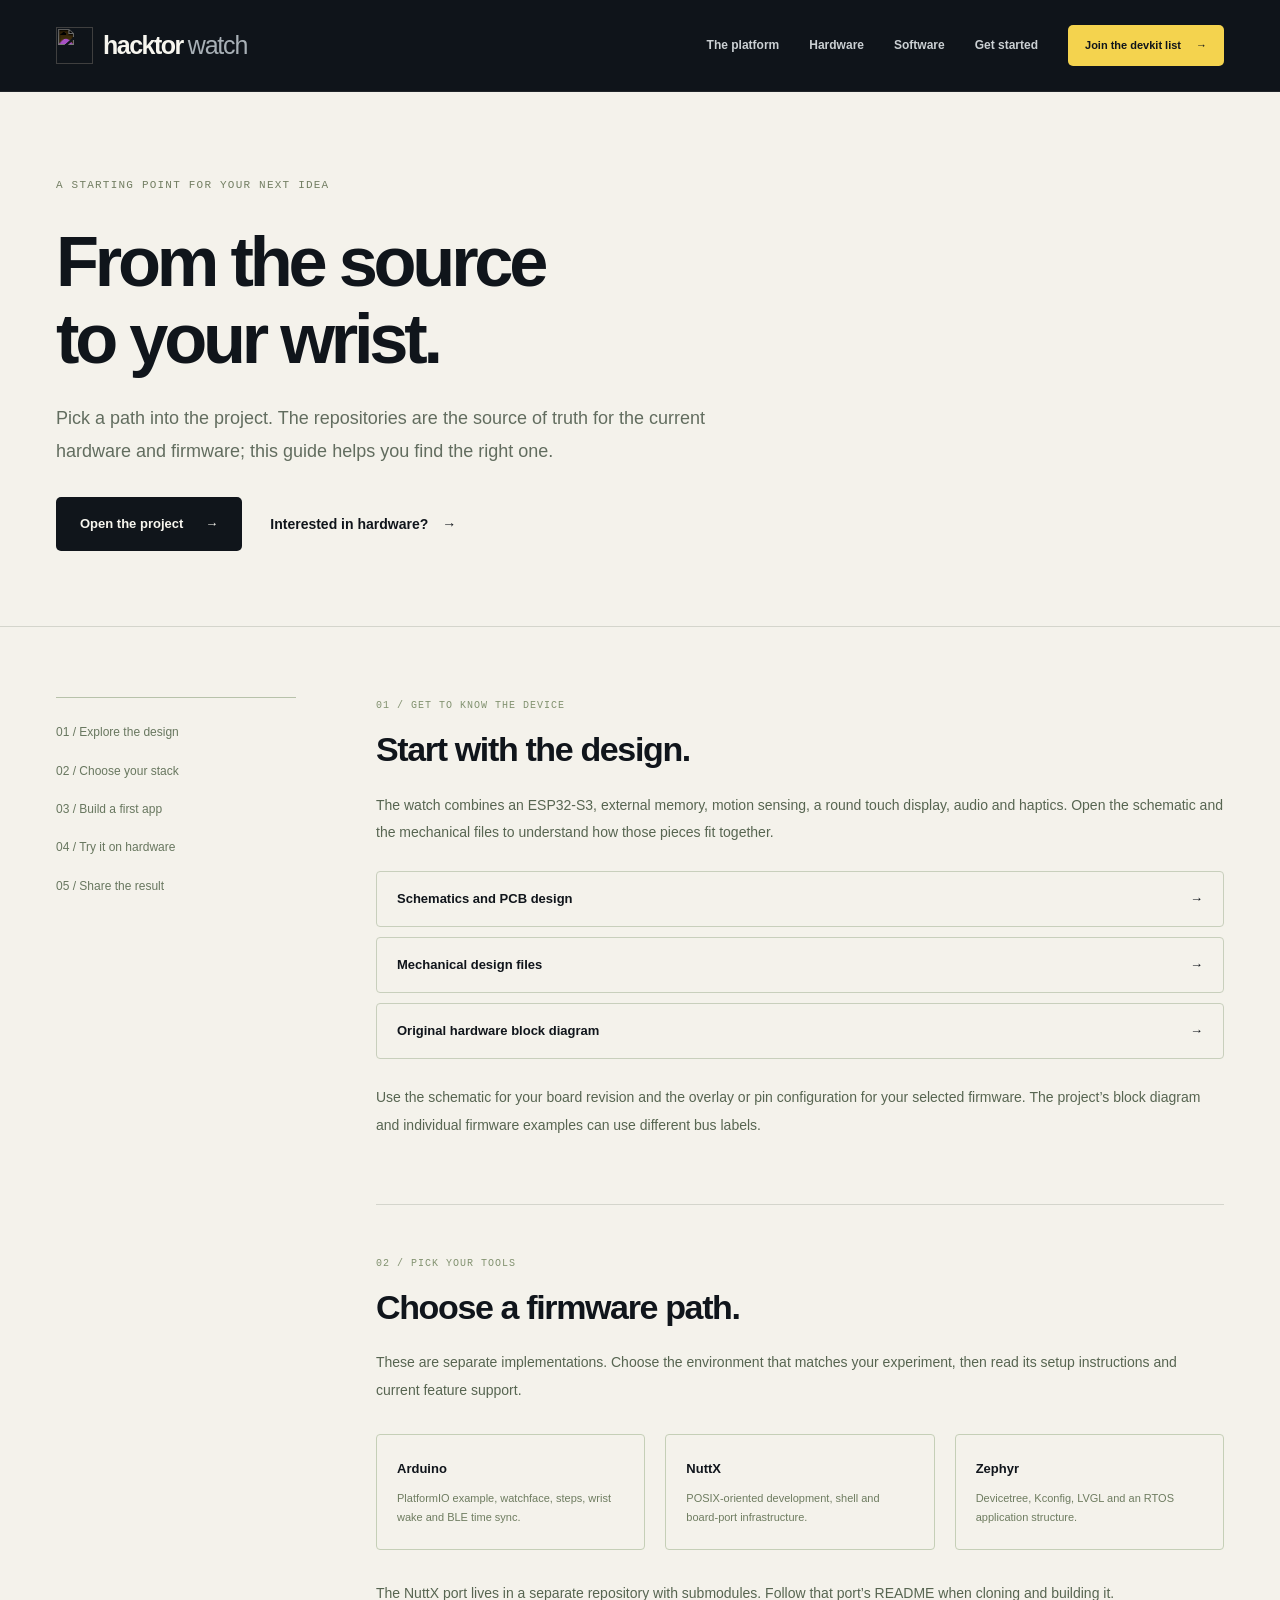
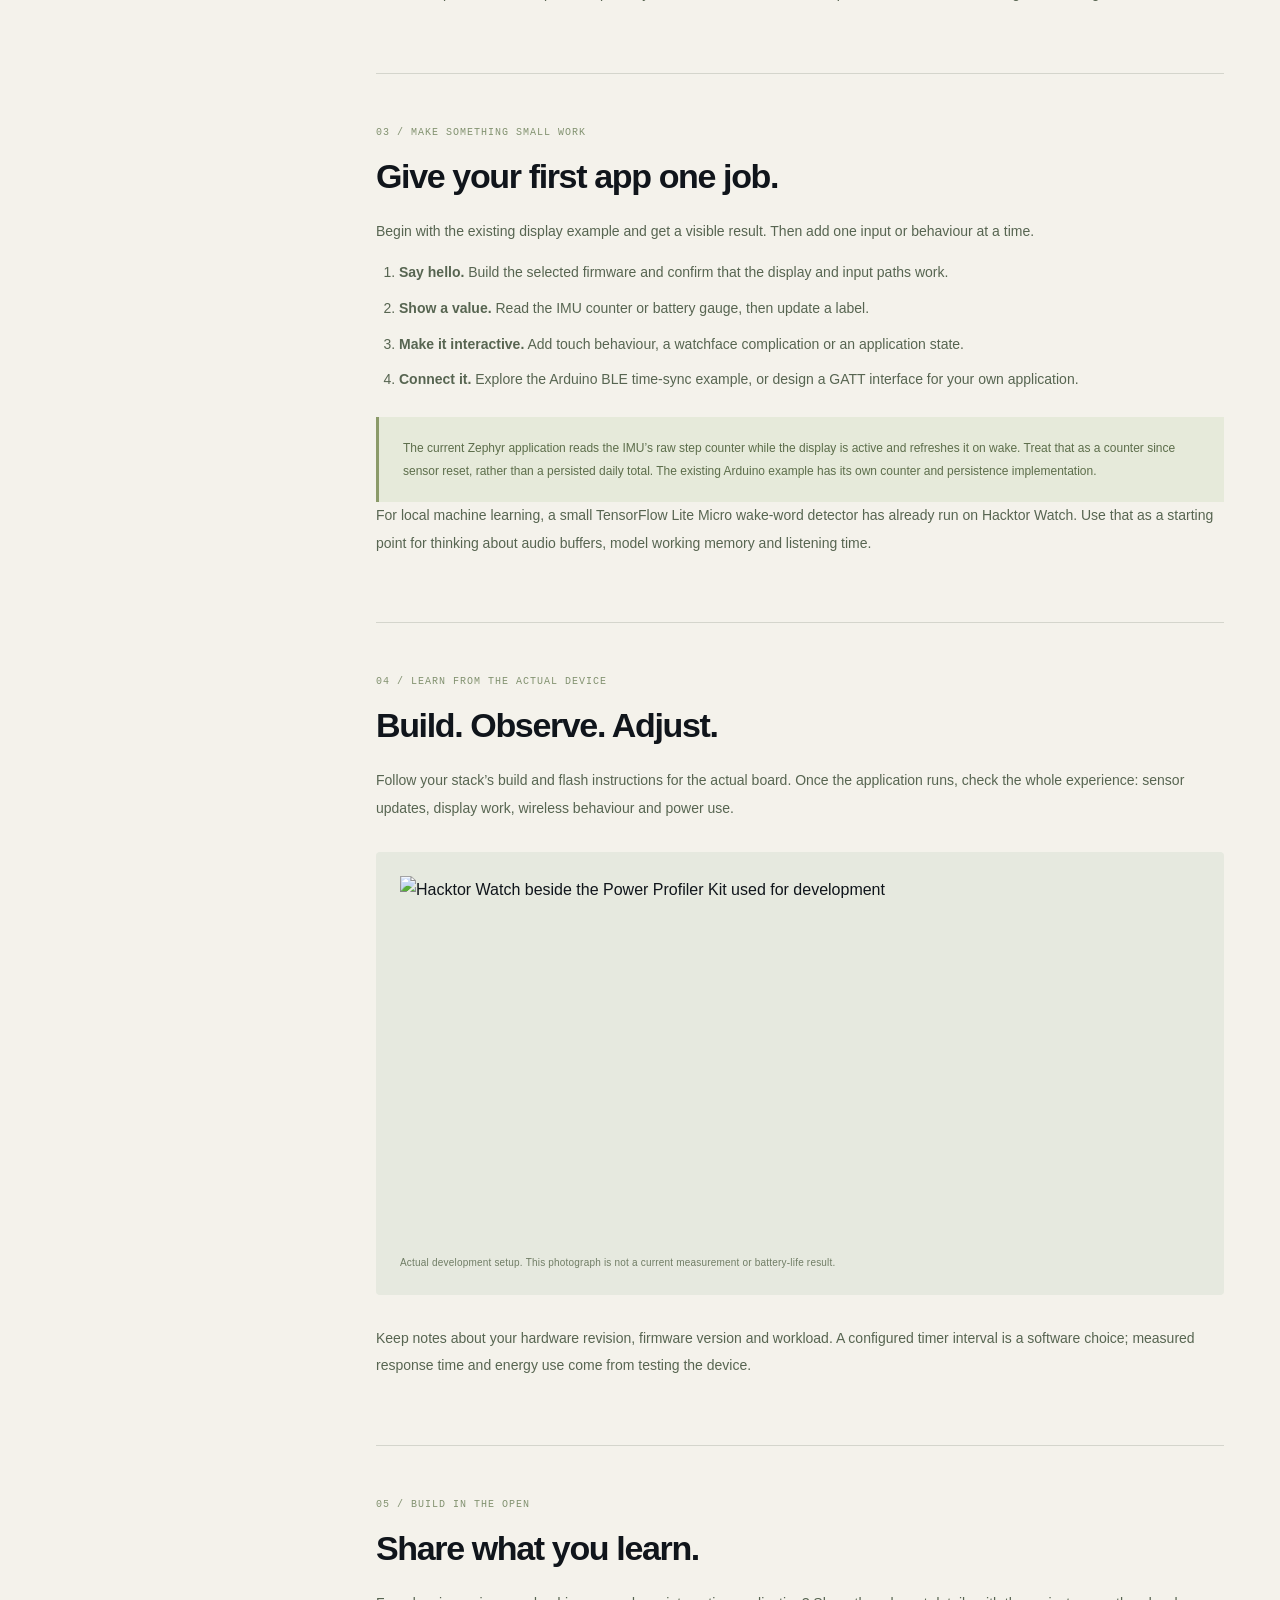
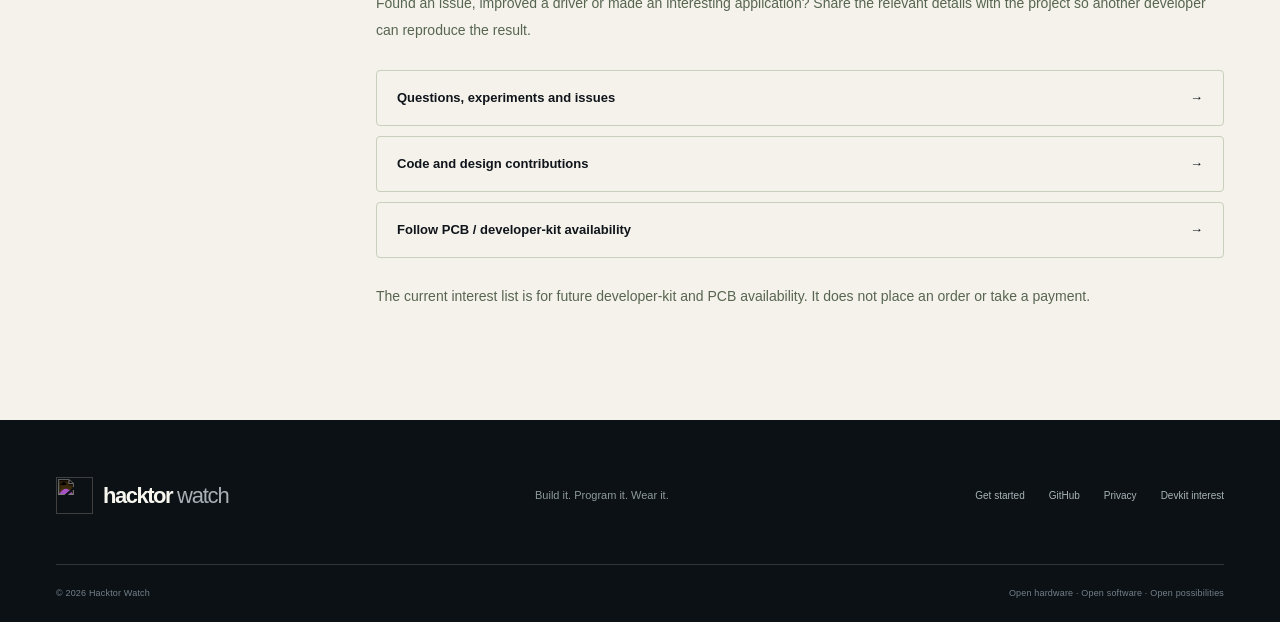
==== getting-started.html @ 2722bc09 "Add files via upload" ====
<!doctype html>
<html lang="en" class="no-js">
<head><meta charset="utf-8"><meta name="viewport" content="width=device-width, initial-scale=1"><meta name="theme-color" content="#10151b"><title>Start building — Hacktor Watch</title><meta name="description" content="Find your way into Hacktor Watch: explore the designs, choose a firmware stack, build an application and start experimenting."><link rel="icon" href="assets/favicon.svg" type="image/svg+xml"><link rel="stylesheet" href="styles.css"><script src="site-config.js" defer></script><script src="app.js" defer></script></head>
<body>
<a class="skip-link" href="#main">Skip to content</a>
<header class="site-header" data-header><a class="brand" href="index.html" aria-label="Hacktor Watch home"><img src="assets/logos/hacktor-mark.png" width="38" height="38" alt=""><span>hacktor<span class="brand-watch">watch</span></span></a><button class="menu-toggle" type="button" aria-expanded="false" aria-controls="primary-nav" aria-label="Open navigation" data-menu-toggle><span></span><span></span></button><nav class="primary-nav" id="primary-nav" aria-label="Main navigation"><a href="index.html#platform">The platform</a><a href="index.html#hardware">Hardware</a><a href="index.html#software">Software</a><a href="getting-started.html" aria-current="page">Get started</a><a class="button button-small button-yellow" href="index.html#devkit">Join the devkit list <span aria-hidden="true">→</span></a></nav></header>
<main id="main" class="page-main">
  <section class="page-hero"><div class="container"><p class="eyebrow">A STARTING POINT FOR YOUR NEXT IDEA</p><h1>From the source<br>to your wrist.</h1><p>Pick a path into the project. The repositories are the source of truth for the current hardware and firmware; this guide helps you find the right one.</p><div class="button-row"><a class="button button-dark" href="https://github.com/hacktorwatch/Hacktor-Watch-2.0">Open the project <span aria-hidden="true">→</span></a><a class="text-link" href="index.html#devkit">Interested in hardware? <span aria-hidden="true">→</span></a></div></div></section>
  <div class="container reading-layout"><nav class="page-toc" aria-label="On this page"><a href="#explore">01 / Explore the design</a><a href="#choose">02 / Choose your stack</a><a href="#first-app">03 / Build a first app</a><a href="#measure">04 / Try it on hardware</a><a href="#contribute">05 / Share the result</a></nav>
    <div class="reading-content">
      <section id="explore"><span class="guide-step">01 / GET TO KNOW THE DEVICE</span><h2>Start with the design.</h2><p>The watch combines an ESP32-S3, external memory, motion sensing, a round touch display, audio and haptics. Open the schematic and the mechanical files to understand how those pieces fit together.</p><div class="guide-links"><a href="https://github.com/hacktorwatch/Hacktor-Watch-2.0/tree/main/Hardware">Schematics and PCB design <span aria-hidden="true">→</span></a><a href="https://github.com/hacktorwatch/Hacktor-Watch-2.0/tree/main/Mechanical">Mechanical design files <span aria-hidden="true">→</span></a><a href="assets/hardware-diagram.svg">Original hardware block diagram <span aria-hidden="true">→</span></a></div><p>Use the schematic for your board revision and the overlay or pin configuration for your selected firmware. The project’s block diagram and individual firmware examples can use different bus labels.</p></section>
      <section id="choose"><span class="guide-step">02 / PICK YOUR TOOLS</span><h2>Choose a firmware path.</h2><p>These are separate implementations. Choose the environment that matches your experiment, then read its setup instructions and current feature support.</p><div class="guide-grid"><a href="https://github.com/hacktorwatch/Hacktor-Watch-2.0/tree/main/Software/Arduino">Arduino<span>PlatformIO example, watchface, steps, wrist wake and BLE time sync.</span></a><a href="https://github.com/radupascale/hectorwatch-nuttx">NuttX<span>POSIX-oriented development, shell and board-port infrastructure.</span></a><a href="https://github.com/hacktorwatch/Hacktor-Watch-2.0/tree/main/Software/Zephyr">Zephyr<span>Devicetree, Kconfig, LVGL and an RTOS application structure.</span></a></div><p>The NuttX port lives in a separate repository with submodules. Follow that port’s README when cloning and building it.</p></section>
      <section id="first-app"><span class="guide-step">03 / MAKE SOMETHING SMALL WORK</span><h2>Give your first app one job.</h2><p>Begin with the existing display example and get a visible result. Then add one input or behaviour at a time.</p><ol><li><strong>Say hello.</strong> Build the selected firmware and confirm that the display and input paths work.</li><li><strong>Show a value.</strong> Read the IMU counter or battery gauge, then update a label.</li><li><strong>Make it interactive.</strong> Add touch behaviour, a watchface complication or an application state.</li><li><strong>Connect it.</strong> Explore the Arduino BLE time-sync example, or design a GATT interface for your own application.</li></ol><div class="guide-note">The current Zephyr application reads the IMU’s raw step counter while the display is active and refreshes it on wake. Treat that as a counter since sensor reset, rather than a persisted daily total. The existing Arduino example has its own counter and persistence implementation.</div><p>For local machine learning, a small TensorFlow Lite Micro wake-word detector has already run on Hacktor Watch. Use that as a starting point for thinking about audio buffers, model working memory and listening time.</p></section>
      <section id="measure"><span class="guide-step">04 / LEARN FROM THE ACTUAL DEVICE</span><h2>Build. Observe. Adjust.</h2><p>Follow your stack’s build and flash instructions for the actual board. Once the application runs, check the whole experience: sensor updates, display work, wireless behaviour and power use.</p><figure class="guide-photo"><img src="assets/lab.webp" width="1600" height="722" alt="Hacktor Watch beside the Power Profiler Kit used for development" loading="lazy"><figcaption>Actual development setup. This photograph is not a current measurement or battery-life result.</figcaption></figure><p>Keep notes about your hardware revision, firmware version and workload. A configured timer interval is a software choice; measured response time and energy use come from testing the device.</p></section>
      <section id="contribute"><span class="guide-step">05 / BUILD IN THE OPEN</span><h2>Share what you learn.</h2><p>Found an issue, improved a driver or made an interesting application? Share the relevant details with the project so another developer can reproduce the result.</p><div class="guide-links"><a href="https://github.com/hacktorwatch/Hacktor-Watch-2.0/issues">Questions, experiments and issues <span aria-hidden="true">→</span></a><a href="https://github.com/hacktorwatch/Hacktor-Watch-2.0/pulls">Code and design contributions <span aria-hidden="true">→</span></a><a href="index.html#devkit">Follow PCB / developer-kit availability <span aria-hidden="true">→</span></a></div><p>The current interest list is for future developer-kit and PCB availability. It does not place an order or take a payment.</p></section>
    </div>
  </div>
</main>
<footer class="site-footer"><div class="container footer-top"><a class="brand" href="index.html"><img src="assets/logos/hacktor-mark.png" width="38" height="38" alt=""><span>hacktor<span class="brand-watch">watch</span></span></a><p>Build it. Program it. Wear it.</p><div class="footer-links"><a href="getting-started.html">Get started</a><a href="https://github.com/hacktorwatch">GitHub</a><a href="privacy.html">Privacy</a><a href="index.html#devkit">Devkit interest</a></div></div><div class="container footer-bottom"><span>© 2026 Hacktor Watch</span><span>Open hardware · Open software · Open possibilities</span></div></footer>
</body>
</html>
---- styles.css ----
@font-face{font-family:Manrope;src:url('assets/fonts/manrope-latin-variable.woff2') format('woff2');font-style:normal;font-weight:200 800;font-display:swap;unicode-range:U+0000-00FF,U+0131,U+0152-0153,U+02BB-02BC,U+02C6,U+02DA,U+02DC,U+0304,U+0308,U+0329,U+2000-206F,U+20AC,U+2122,U+2191,U+2193,U+2212,U+2215,U+FEFF,U+FFFD}
@font-face{font-family:Manrope;src:url('assets/fonts/manrope-latin-ext-variable.woff2') format('woff2');font-style:normal;font-weight:200 800;font-display:swap;unicode-range:U+0100-02BA,U+02BD-02C5,U+02C7-02CC,U+02CE-02D7,U+02DD-02FF,U+0304,U+0308,U+0329,U+1D00-1DBF,U+1E00-1E9F,U+1EF2-1EFF,U+2020,U+20A0-20AB,U+20AD-20C0,U+2113,U+2C60-2C7F,U+A720-A7FF}
:root{--ink:#10151b;--ink-soft:#19212a;--paper:#f4f2eb;--paper-dark:#eae8df;--yellow:#f4d34e;--yellow-hover:#ffe779;--text:#f7f6ef;--muted:#aeb7c0;--line:rgba(240,243,245,.16);--dark-line:#d4d5cc;--cyan:#8acbd0;--font:Manrope,Arial,sans-serif;--mono:ui-monospace,SFMono-Regular,Consolas,monospace}
*,*::before,*::after{box-sizing:border-box}
html{scroll-behavior:smooth;scroll-padding-top:105px}
body{margin:0;background:var(--ink);color:var(--text);font:400 16px/1.7 var(--font);-webkit-font-smoothing:antialiased}
body.dialog-is-open{overflow:hidden}
button,input,select,textarea{font:inherit}
button,a,input,select,textarea{-webkit-tap-highlight-color:transparent}
button{cursor:pointer}
a{color:inherit;text-decoration:none}
img,svg{max-width:100%}
img{display:block;height:auto}
button{color:inherit}
button:disabled{cursor:not-allowed}
::selection{background:var(--yellow);color:var(--ink)}
:focus-visible{outline:3px solid var(--yellow);outline-offset:5px}
.light-section :focus-visible,.interest-card :focus-visible{outline-color:#796817}
[hidden]{display:none!important}
.icon-definitions{position:absolute;width:0;height:0;overflow:hidden}
.icon{width:21px;height:21px;flex-shrink:0;fill:none;stroke:currentColor;stroke-width:1.6;stroke-linecap:round;stroke-linejoin:round;vertical-align:middle}
.container{width:min(1320px,calc(100% - 112px));margin-inline:auto}
.dark-section{background:var(--ink);color:var(--text)}
.light-section{background:var(--paper);color:var(--ink)}
.section-space{padding-block:120px}
.eyebrow,.small-label{font-family:var(--mono);font-size:11px;line-height:1.5;font-weight:500;letter-spacing:.11em;text-transform:uppercase}
.eyebrow{display:flex;align-items:center;gap:10px;margin:0 0 29px}
.dark-section .eyebrow{color:var(--yellow)}
.status-dot{display:inline-block;width:6px;height:6px;background:var(--yellow);border-radius:50%;flex-shrink:0}
.light-section .status-dot{background:var(--ink)}
h1,h2,h3,h4,p,figure{margin:0}
h1,h2,h3,h4{line-height:1.1;font-weight:650}
h2{font-size:clamp(40px,4.7vw,65px);letter-spacing:-.055em}
h3{font-size:32px;letter-spacing:-.045em}
p+p{margin-top:18px}
.large-copy{font-size:22px;line-height:1.6;font-weight:500;letter-spacing:-.025em}
.text-link{display:inline-flex;align-items:center;gap:14px;font-size:14px;font-weight:700;line-height:1.5;transition:gap .2s}
.text-link:hover{gap:20px}
.button{display:inline-flex;align-items:center;justify-content:center;gap:22px;min-height:54px;padding:15px 23px;border:1px solid transparent;border-radius:5px;font-size:13px;font-weight:750;line-height:1.4;transition:background .2s,transform .2s,border-color .2s}
.button .icon{width:18px;height:18px}
.button:hover{transform:translateY(-2px)}
.button-yellow{background:var(--yellow);color:var(--ink)}
.button-yellow:hover{background:var(--yellow-hover)}
.button-dark{background:var(--ink);color:var(--text)}
.button-dark:hover{background:#2c3540}
.button-outline{border-color:currentColor;background:transparent}
.button-small{min-height:41px;padding:11px 16px;font-size:11px;gap:15px}
.button-row{display:flex;align-items:center;flex-wrap:wrap;gap:28px}
.skip-link{position:fixed;left:16px;top:12px;padding:12px 20px;z-index:100;background:var(--yellow);color:var(--ink);transform:translateY(-160%)}
.skip-link:focus{transform:none}
.site-header{position:sticky;top:0;z-index:30;display:flex;align-items:center;justify-content:space-between;gap:32px;min-height:92px;padding:20px 56px;background:rgba(16,21,27,.97);border-bottom:1px solid rgba(255,255,255,.07);backdrop-filter:blur(16px)}
.brand{display:inline-flex;align-items:center;gap:10px;flex-shrink:0;font-size:25px;font-weight:800;line-height:1;letter-spacing:-1.5px}
.brand>img{width:37px;height:37px;object-fit:contain;filter:invert(1)}
.brand-watch{font-weight:400;margin-left:5px;color:#a8b0b6;letter-spacing:-1.2px}
.primary-nav{display:flex;align-items:center;gap:30px;font-size:12px;font-weight:550}
.primary-nav>a:not(.button){color:#cbd0d3;transition:color .2s}
.primary-nav>a:hover{color:var(--yellow)}
.primary-nav>a.button:hover{color:var(--ink)}
.nav-github{margin-left:2px}
.menu-toggle{display:none;border:0;background:transparent;padding:10px}
.menu-toggle span{display:block;width:24px;height:1px;background:var(--text);margin:6px 0;transition:transform .2s}
.hero{overflow:hidden}
.hero-grid{position:relative;display:grid;grid-template-columns:1.08fr 1fr;gap:30px;align-items:center;min-height:740px;padding-block:47px 54px}
.hero-copy{position:relative;z-index:2;padding-bottom:5px}
.hero .eyebrow{margin-bottom:26px;font-size:10px;letter-spacing:.105em}
.hero h1{font-size:clamp(74px,7.75vw,112px);font-weight:650;line-height:.99;letter-spacing:-.065em}
.hero h1 span{color:var(--yellow)}
.hero-description{max-width:445px;margin-top:28px;color:#bcc3c8;font-size:17px;line-height:1.8;letter-spacing:-.2px}
.hero .button-row{margin-top:31px;gap:27px}
.hero-explore{font-size:12px;gap:10px;color:#e2e5e5}
.hero-note{font-size:10px;color:#89949e;margin-top:20px;letter-spacing:.02em}
.hero-art{position:relative;display:flex;align-items:center;justify-content:center;min-height:650px;margin-right:-18px}
.hero-art picture{display:block;position:relative;z-index:1;width:94%;max-width:510px}
.hero-watch{width:100%;height:auto;max-height:650px;object-fit:contain;filter:drop-shadow(14px 27px 27px rgba(0,0,0,.35));animation:watch-float 12s ease-in-out infinite}
.hero-orbits{position:absolute;left:51%;top:50%;transform:translate(-50%,-50%);width:730px;max-width:none;height:auto;stroke:#8d956f;stroke-width:.7;opacity:.4}
.hero-orbits ellipse:nth-child(2){opacity:.8}.hero-orbits ellipse:nth-child(3){opacity:.6}.hero-orbits ellipse:nth-child(4){opacity:.45}.hero-orbits ellipse:nth-child(5){opacity:.3}.hero-orbits ellipse:nth-child(6){opacity:.2}.hero-orbits ellipse:nth-child(7){opacity:.12}
.hero-coordinate{position:absolute;z-index:2;color:#8d979d;font:9px/1.5 var(--mono);letter-spacing:.14em;white-space:nowrap}
.hero-coordinate-top{left:24%;top:2%}
.hero-coordinate-bottom{right:-2%;bottom:7%;display:flex;align-items:center;gap:9px}
.hero-coordinate-bottom span{width:30px;height:1px;background:var(--yellow)}
.spec-strip{display:grid;grid-template-columns:repeat(4,1fr);padding-block:30px 32px;border-top:1px solid var(--line)}
.spec-strip>div,.spec-strip>a{display:flex;flex-direction:column;padding-inline:28px;border-left:1px solid var(--line)}
.spec-strip>:first-child{padding-left:0;border:0}
.spec-value{font-size:20px;letter-spacing:-.04em;font-weight:600}
.spec-label{font-size:11px;color:#9da8b0;margin-top:5px}
.spec-strip a:hover .spec-value{color:var(--yellow)}
.story-grid{display:grid;grid-template-columns:1fr .96fr;gap:120px;align-items:center}
.story-copy h2{font-size:clamp(44px,4.9vw,71px)}
.muted-heading{color:#92978f}
.story-copy .large-copy{margin-top:33px}
.story-copy>p:not(.eyebrow):not(.large-copy){max-width:465px;color:#58615e;font-size:15px;line-height:1.9}
.story-copy .text-link{margin-top:28px}
.wrist-figure{position:relative;padding-bottom:35px}
.wrist-figure>img{width:100%;height:560px;object-fit:cover;object-position:50% 50%;border-radius:4px}
figcaption{font-size:10px;line-height:1.6;letter-spacing:.02em}
.wrist-figure figcaption{display:flex;gap:17px;margin-top:17px;color:#626a65}
.photo-index{font-family:var(--mono);color:#92958c}
.photo-corner{position:absolute;right:-17px;bottom:115px;writing-mode:vertical-rl;color:#656c63;letter-spacing:.12em;font:9px/1.5 var(--mono)}
.section-heading{display:flex;align-items:flex-end;justify-content:space-between;gap:60px;margin-bottom:60px}
.section-heading>p{font-size:14px;line-height:1.9;max-width:360px;color:#626a65;padding-bottom:5px}
.dark-section .section-heading>p{color:var(--muted)}
.hardware{position:relative;overflow:hidden}
.hardware-explorer{display:grid;grid-template-columns:1fr 1fr;gap:100px;align-items:center;margin-top:45px}
.hardware-visual{position:relative;min-height:600px;display:flex;align-items:center;justify-content:center}
.hardware-visual>img{position:relative;z-index:1;width:auto;height:580px;max-width:86%;object-fit:contain;filter:drop-shadow(0 20px 32px #0006)}
.board-rings{position:absolute;width:470px;height:470px;border:1px solid #59645155;border-radius:50%;box-shadow:0 0 0 45px #59645110,0 0 0 90px #59645108}
.board-rings::before,.board-rings::after{content:'';position:absolute;background:#a6b07450}
.board-rings::before{left:50%;top:-30px;width:1px;height:530px}.board-rings::after{left:-30px;top:50%;width:530px;height:1px}
.board-label{position:absolute;left:0;bottom:9px;display:flex;align-items:center;gap:10px;font:9px/1.5 var(--mono);letter-spacing:.12em;color:#a2acaf}
.board-scale{position:absolute;top:5px;left:0;color:#728189;font:8px/1.5 var(--mono);letter-spacing:.12em}
.subsystem-tabs{display:flex;flex-wrap:wrap;gap:8px;margin-bottom:36px}
.subsystem-tabs button{background:transparent;border:1px solid #57616b;color:#b8c0c8;border-radius:4px;padding:9px 13px;font-size:11px;line-height:1.4;transition:background .18s,color .18s,border-color .18s}
.subsystem-tabs button[aria-selected=true]{background:var(--yellow);border-color:var(--yellow);color:var(--ink);font-weight:700}
.subsystem-tabs button:hover{border-color:var(--yellow);color:var(--yellow)}
.subsystem-tabs button[aria-selected=true]:hover{color:var(--ink)}
.hardware-panel{min-height:355px}
.component-index{color:#8a999f;font:10px/1.5 var(--mono);letter-spacing:.1em;margin:0 0 14px}
.hardware-panel h3{font-size:42px;font-weight:600;letter-spacing:-.055em}
.hardware-panel>.component-lead{font-size:18px;line-height:1.6;color:#e2e5df;margin-top:15px}
.hardware-panel>p:not(.component-index):not(.component-lead){font-size:13px;line-height:1.9;color:#a7b1b8;margin-top:14px;max-width:465px}
.component-facts{margin:26px 0 0;padding:0}
.component-facts>div{display:grid;grid-template-columns:126px 1fr;gap:18px;padding-block:10px;border-top:1px solid var(--line);font-size:11px;line-height:1.7}
.component-facts dt{color:#8d9aa4}.component-facts dd{margin:0;color:#e3e7e1}
.hardware-links{display:flex;flex-wrap:wrap;align-items:center;gap:20px;margin-top:30px}
.hardware-links .text-link{font-size:12px;color:var(--yellow);gap:8px}
.subtle-link{display:inline-flex;align-items:center;gap:6px;font-size:10px;color:#bcc4c8}
.subtle-link .icon{width:15px;height:15px}
.fine-print{font-size:10px;line-height:1.8;color:#85929c}
.hardware-controls>.fine-print{margin-top:19px;max-width:430px}
.mechanics{border-bottom:1px solid var(--dark-line)}
.mechanics-grid{display:grid;grid-template-columns:1.05fr 1fr;gap:120px;align-items:center}
.exploded-figure>a{position:relative;display:flex;align-items:center;justify-content:center;background:#e8e6dc;border-radius:4px;min-height:540px;overflow:hidden}
.exploded-figure img{width:auto;max-width:92%;max-height:540px;object-fit:contain;mix-blend-mode:multiply;transition:transform .4s}
.exploded-figure a:hover img{transform:scale(1.035)}
.image-enlarge{display:flex;align-items:center;gap:8px;position:absolute;left:20px;bottom:18px;font-size:10px;font-weight:650;color:#4b5550}
.image-enlarge .icon{width:17px;height:17px}
.exploded-figure figcaption{color:#7a8277;margin-top:16px}
.mechanics-copy .large-copy{margin-top:30px}
.mechanics-copy>p:not(.eyebrow):not(.large-copy){font-size:15px;line-height:1.85;color:#626a65;margin-top:20px;max-width:440px}
.mechanics-copy .text-link{margin-top:30px}
.mechanical-tags{display:flex;flex-wrap:wrap;gap:10px;margin-top:44px}
.mechanical-tags span{font:9px/1.5 var(--mono);letter-spacing:.02em;border:1px solid #ced0c5;padding:7px 10px;color:#6b736b}
.software-tabs{display:grid;grid-template-columns:repeat(3,1fr);gap:18px;margin-bottom:38px}
.software-tabs button{display:grid;grid-template-columns:82px 1fr;grid-template-rows:auto auto;column-gap:18px;align-items:center;text-align:left;padding:20px 24px;border:1px solid #d1d4c9;border-radius:5px;background:transparent;color:var(--ink);transition:border-color .2s,background .2s;min-width:0}
.software-tabs button>img{grid-row:span 2;width:76px;height:44px;object-fit:contain;object-position:left center}
.software-tabs button>span:not(.stack-role){font-size:20px;font-weight:700;letter-spacing:-.04em}
.software-tabs .stack-role{font-size:10px;color:#677267;margin-top:4px}
.software-tabs button[aria-selected=true]{background:#e7e9db;border-color:#909b79;box-shadow:inset 0 -3px 0 #78855b}
.software-tabs button:hover{border-color:#839176}
.software-panel{display:grid;grid-template-columns:.95fr 1.05fr;gap:90px;align-items:center;padding:30px 0}
.stack-copy>.small-label{color:#81896f;font-size:9px}
.stack-copy h3{font-size:38px;margin-top:19px}
.stack-copy>p{font-size:14px;line-height:1.9;color:#59635c;max-width:440px;margin-top:23px}
.plain-feature-list{margin:23px 0 30px;padding:0;list-style:none}
.plain-feature-list li{position:relative;padding-left:20px;font-size:12px;line-height:1.8;margin:7px 0;color:#4d5950}
.plain-feature-list li::before{position:absolute;content:'↳';left:0;top:0;color:#7c865f}
.code-window{background:#171e25;color:#e0e7e8;border-radius:7px;overflow:hidden;box-shadow:0 16px 40px #18241b0e}
.code-window-header{display:flex;align-items:center;justify-content:space-between;padding:17px 24px;border-bottom:1px solid #ffffff12;font:8px/1.5 var(--mono);letter-spacing:.09em;color:#99a6aa}
.code-dots{letter-spacing:4px;font-size:10px;color:#58666c}
.code-window pre{margin:0;padding:36px 30px;overflow:auto;font:13px/2.1 var(--mono);white-space:pre}
.code-window code{font:inherit}
.code-muted{color:#83949c}.code-yellow{color:var(--yellow)}.code-cyan{color:var(--cyan)}
.code-window-footer{border-top:1px solid #ffffff12;padding:16px 24px;display:flex;align-items:center;gap:10px;font-size:8px;line-height:1.7;color:#92a0a5}
.code-window-footer .status-dot{width:4px;height:4px}
.software-note{font-size:10px;color:#7b8478;border-top:1px solid var(--dark-line);padding-top:23px;margin-top:35px}
.lab{background:#1b252c}
.lab-grid{display:grid;grid-template-columns:.75fr 1.25fr;gap:80px;align-items:center}
.lab h2{font-size:clamp(40px,4.1vw,57px)}
.lab-grid>div>p:not(.eyebrow){font-size:14px;line-height:1.9;color:#b7c3c7;max-width:390px;margin-top:27px}
.lab .text-link{color:var(--yellow);margin-top:27px;font-size:12px}
.lab figure>img{width:100%;filter:drop-shadow(0 12px 20px #0002)}
.lab figcaption{font:9px/1.8 var(--mono);color:#8fa1a7;margin-top:22px;text-align:center}
.repo-links{display:grid;grid-template-columns:repeat(2,1fr);gap:0 60px;border-top:1px solid var(--dark-line)}
.repo-links>a{display:flex;align-items:center;gap:23px;padding:28px 0;border-bottom:1px solid var(--dark-line);transition:padding .2s}
.repo-links>a:hover{padding-left:9px}
.repo-index{font:10px/1.5 var(--mono);color:#8b947f}
.repo-links strong{display:block;font-size:23px;letter-spacing:-.04em;font-weight:650}
.repo-links small{display:block;font-size:12px;color:#707a6e;margin-top:5px}
.repo-links .icon{margin-left:auto;width:22px;height:22px;color:#6d7c61}
.project-credit{display:flex;justify-content:space-between;align-items:center;gap:30px;margin-top:48px}
.project-credit>p{font-size:12px;color:#737d71;line-height:1.9}
.project-credit .text-link{font-size:12px}
.devkit{overflow:hidden}
.devkit-grid{display:grid;grid-template-columns:1fr 1fr;gap:125px;align-items:start}
.devkit h2{font-size:clamp(54px,5.7vw,82px);line-height:1.06;letter-spacing:-.055em}
.devkit h2>span{color:var(--yellow)}
.devkit-copy .large-copy{font-size:21px;margin-top:30px;max-width:430px}
.devkit-copy>p:not(.eyebrow):not(.large-copy){font-size:14px;color:#aab6bd;line-height:1.9;margin-top:18px;max-width:385px}
.devkit-board{width:205px;max-height:390px;object-fit:contain;margin:36px auto -18px;transform:rotate(-9deg);filter:drop-shadow(0 18px 30px #0004)}
.interest-card{padding:38px 38px 30px;background:var(--paper);color:var(--ink);border-radius:6px}
.form-eyebrow{font:9px/1.6 var(--mono);letter-spacing:.12em;color:#79846c}
.interest-card h3{font-size:31px;line-height:1.2;margin-top:12px}
.interest-card>p{font-size:12px;color:#6b756a;margin-top:13px;line-height:1.9}
.interest-card form{margin-top:27px}
form>label,.form-optional-fields label{display:block;font-size:11px;font-weight:650;margin-bottom:8px}
form>input,form>select,.form-optional-fields input,.form-optional-fields textarea{display:block;width:100%;border:1px solid #c8cec2;background:#fffef9;color:var(--ink);border-radius:4px;padding:13px 12px;font-size:12px;line-height:1.5;min-height:46px;transition:border-color .2s}
form>input:hover,form>select:hover,.form-optional-fields input:hover,.form-optional-fields textarea:hover{border-color:#7d8875}
form>input,form>select{margin-bottom:21px}
form>select{padding-right:24px}
.form-optional-fields{display:grid;gap:18px;margin:0 0 23px}
.optional{font-weight:400;font-size:9px;color:#7f8b77;margin-left:5px}
.form-optional-fields textarea{resize:vertical;min-height:82px;max-height:300px}
.checkbox-label{display:flex!important;align-items:flex-start;gap:10px;font-size:10px!important;font-weight:400!important;line-height:1.8;color:#626e5b;margin-top:4px;margin-bottom:22px!important;cursor:pointer}
.checkbox-label input{width:15px;height:15px;accent-color:#717e4a;flex-shrink:0;margin:3px 0 0}
.checkbox-label a{color:#334333;text-decoration:underline;text-underline-offset:2px}
.interest-submit{width:100%;font-size:12px}
.interest-submit:disabled{background:#d9dccb;color:#5f6b55;transform:none}
.form-status{font-size:10px;line-height:1.8;color:#6b7662;margin-top:15px;min-height:35px}
form>.form-status:first-child{margin:0 0 22px;padding:13px 15px;background:#e3e7d8;border-left:2px solid #87966d;min-height:0}
input:disabled,select:disabled,textarea:disabled{opacity:.65;cursor:not-allowed}
[data-interest-state=error] .form-status{color:#a3311c}
[data-interest-state=success] .form-status{color:#2a663c}
.form-github{display:flex;align-items:center;justify-content:center;gap:9px;font-size:10px;margin-top:18px;padding-top:19px;border-top:1px solid #d7dccc;color:#5b6b53}
.form-github .icon{width:15px;height:15px}
.honeypot{position:absolute!important;width:1px;height:1px;overflow:hidden;clip-path:inset(50%);white-space:nowrap}
.faq-grid{display:grid;grid-template-columns:.8fr 1.2fr;gap:90px}
.faq h2{font-size:48px}
.faq-list details{border-top:1px solid var(--dark-line)}
.faq-list details:last-child{border-bottom:1px solid var(--dark-line)}
.faq-list summary{display:flex;gap:25px;align-items:center;justify-content:space-between;list-style:none;padding:22px 0;font-size:14px;font-weight:650;cursor:pointer;line-height:1.7}
.faq-list summary::-webkit-details-marker{display:none}
.faq-list summary>span{font-weight:350;font-size:22px;color:#737d66;transition:transform .2s}
.faq-list details[open] summary>span{transform:rotate(45deg)}
.faq-list details p{font-size:13px;line-height:1.9;color:#697461;padding:0 30px 24px 0;max-width:600px}
.site-footer{background:#0c1116;padding-top:57px}
.footer-top{display:flex;justify-content:space-between;align-items:center;gap:35px;padding-bottom:50px}
.footer-top>.brand{font-size:22px}
.footer-top>p{font-size:11px;color:#8e9a9d}
.footer-links{display:flex;gap:24px;font-size:10px;color:#a9b4b8}
.footer-links>a:hover{color:var(--yellow)}
.footer-bottom{border-top:1px solid var(--line);padding-block:21px;display:flex;justify-content:space-between;gap:20px;font-size:9px;letter-spacing:.02em;color:#738189}
.image-dialog{width:min(1100px,94vw);max-height:92vh;max-height:92svh;margin:auto;padding:35px;border:1px solid #485453;border-radius:7px;background:var(--paper);color:var(--ink);overflow:auto;box-shadow:0 30px 100px #0008}
.image-dialog::backdrop{background:#080e13d9;backdrop-filter:blur(8px)}
.dialog-close{position:absolute;top:9px;right:12px;width:35px;height:35px;border:0;background:#dfe3d7;border-radius:50%;font-size:25px;line-height:1;color:#223027;z-index:1}
.dialog-image-wrap{display:flex;align-items:center;justify-content:center;min-height:150px;background:#fff}
.dialog-image-wrap>img{max-width:100%;max-height:72vh;max-height:72svh;width:auto;height:auto;object-fit:contain}
.image-dialog>p{font-size:11px;color:#62705e;padding-top:20px;max-width:850px}
.js [data-reveal]{opacity:0;transform:translateY(24px);transition:opacity .75s ease,transform .75s ease}
.js [data-reveal].is-visible{opacity:1;transform:none}
.no-js [role=tablist]{display:none}
.no-js [role=tabpanel][hidden]{display:block!important}
.no-js .hardware-panel{margin-bottom:40px;min-height:auto}
.no-js .software-panel[hidden]{display:grid!important}
.no-js .menu-toggle{display:none}
/* Companion pages share the same visual language, without requiring a build. */
.page-main{background:var(--paper);color:var(--ink);min-height:70vh}
.page-hero{padding:85px 0 75px;border-bottom:1px solid var(--dark-line)}
.page-hero .eyebrow{color:#727e62}
.page-hero h1{font-size:clamp(46px,5.5vw,80px);letter-spacing:-.06em;line-height:1.1;max-width:1000px}
.page-hero>.container>p:not(.eyebrow){max-width:650px;margin-top:25px;font-size:18px;line-height:1.8;color:#626d5f}
.page-hero .button-row{margin-top:30px}
.reading-layout{display:grid;grid-template-columns:240px 1fr;gap:80px;padding-block:70px 110px}
.page-toc{align-self:start;position:sticky;top:125px;border-top:1px solid #b7c2aa;padding-top:15px}
.page-toc a{display:block;padding:9px 0;font-size:12px;color:#68775f}
.page-toc a:hover{color:var(--ink)}
.reading-content{max-width:850px}
.reading-content>section{padding-bottom:65px;margin-bottom:50px;border-bottom:1px solid var(--dark-line);scroll-margin-top:120px}
.reading-content>section:last-child{border:0;margin:0;padding-bottom:0}
.reading-content h2{font-size:34px;letter-spacing:-.04em;margin-bottom:23px}
.reading-content h3{font-size:23px;margin:28px 0 14px}
.reading-content p{font-size:14px;color:#576551;line-height:1.95}
.reading-content p+p{margin-top:15px}
.reading-content p>a,.reading-content li>a{color:#364b2d;text-decoration:underline;text-underline-offset:4px}
.reading-content ul,.reading-content ol{font-size:14px;color:#576551;padding-left:23px;line-height:1.9}
.reading-content li{margin-block:9px}
.guide-step{font:10px/1.7 var(--mono);letter-spacing:.1em;color:#829270;display:block;margin-bottom:17px}
.guide-links{display:grid;gap:10px;margin-block:25px}
.guide-links a{display:flex;align-items:center;justify-content:space-between;gap:30px;padding:16px 20px;border:1px solid #c8cfbc;border-radius:4px;font-size:13px;font-weight:650}
.guide-links a:hover{background:#e7ebdd}
.guide-note{margin-top:24px;padding:20px 24px;background:#e6eada;border-left:3px solid #8b9a69;font-size:12px;line-height:1.9;color:#5d6e4b}
.guide-photo{margin-block:30px;background:#e6e9df;padding:24px;border-radius:4px}.guide-photo img{width:100%}.guide-photo figcaption{font-size:10px;color:#707d65;margin-top:18px}
.guide-grid{display:grid;grid-template-columns:repeat(3,1fr);gap:20px;margin:30px 0}
.guide-grid a{padding:23px 20px;border:1px solid #c5cfb7;border-radius:4px;font-size:13px;font-weight:700}
.guide-grid a>span{display:block;font-size:11px;font-weight:400;color:#6e7c60;margin-top:9px}
.privacy-contact{font-size:14px}
.error-page{padding:120px 0 150px}
.error-page h1{font-size:100px;letter-spacing:-.07em;color:var(--yellow)}
.error-page h2{font-size:44px;max-width:600px;margin-top:25px}
.error-page p{color:#a4b2b8;max-width:500px;margin-top:24px}
.error-page .button-row{margin-top:35px}
@keyframes watch-float{0%,100%{transform:translateY(0) rotate(-.4deg)}50%{transform:translateY(-12px) rotate(.4deg)}}
@media(min-width:1600px){.hero-grid{min-height:800px}.hero h1{font-size:120px}.hero-art picture{max-width:550px}.hero-art{min-height:700px}.hero-watch{max-height:700px}}
@media(max-width:1200px){.container{width:calc(100% - 80px)}.site-header{padding-inline:40px}.primary-nav{gap:22px}.brand{font-size:22px}.hero-grid{gap:10px;min-height:690px}.hero h1{font-size:8.3vw}.hero-art{min-height:600px}.hero-art picture{width:98%}.hero-coordinate-bottom{right:0;font-size:8px}.story-grid,.mechanics-grid{gap:70px}.hardware-explorer{gap:65px}.board-rings{width:380px;height:380px}.board-rings::before{height:440px}.board-rings::after{width:440px}.hardware-visual>img{height:540px}.hardware-visual{min-height:565px}.software-tabs button{padding:18px;grid-template-columns:65px 1fr;gap:12px}.software-tabs button>img{width:62px}.software-panel{gap:60px}.code-window pre{font-size:11px;padding:30px 24px}.devkit-grid{gap:80px}.interest-card{padding:32px}.footer-top{gap:25px}.footer-links{gap:18px}.footer-top>p{display:none}}
@media(max-width:980px){.container{width:calc(100% - 64px)}.site-header{padding:18px 32px;min-height:78px}.primary-nav{gap:16px}.primary-nav>a:not(.button){font-size:11px}.primary-nav .button{font-size:10px;padding:10px 12px;gap:8px}.nav-github{display:none}.hero-grid{min-height:640px}.hero h1{font-size:8.8vw}.hero .eyebrow{font-size:8px;letter-spacing:.06em}.hero-art{min-height:530px}.hero-orbits{width:620px}.hero-copy{padding-top:10px}.hero-description{font-size:15px;max-width:350px}.hero .button-row{gap:20px}.hero .button{font-size:11px;padding:14px 17px;gap:15px}.hero-explore{font-size:10px}.hero-note{font-size:8px}.hero-coordinate-top{top:0;font-size:8px}.spec-value{font-size:17px}.spec-strip>div,.spec-strip>a{padding-inline:18px}.spec-label{font-size:9px}.section-space{padding-block:95px}.story-grid,.mechanics-grid{gap:50px}.wrist-figure>img{height:480px}.story-copy h2{font-size:49px}.large-copy{font-size:19px}.story-copy>p:not(.eyebrow):not(.large-copy){font-size:13px}.section-heading{gap:40px}.section-heading>p{font-size:12px}.hardware-explorer{gap:45px}.hardware-panel h3{font-size:34px}.hardware-panel>.component-lead{font-size:16px}.hardware-panel>p:not(.component-index):not(.component-lead){font-size:12px}.component-facts>div{grid-template-columns:103px 1fr;font-size:10px;gap:12px}.hardware-visual>img{height:480px;max-width:95%}.hardware-visual{min-height:540px}.board-rings{width:310px;height:310px}.board-rings::before{height:370px}.board-rings::after{width:370px}.subsystem-tabs{gap:7px;margin-bottom:27px}.subsystem-tabs button{padding:7px 10px;font-size:10px}.mechanics-grid{gap:65px}.exploded-figure>a{min-height:450px}.exploded-figure img{max-height:450px}.mechanics-copy>p:not(.eyebrow):not(.large-copy){font-size:13px}.software-tabs button{grid-template-columns:1fr;text-align:center;justify-items:center}.software-tabs button>img{grid-row:auto;object-position:center;margin-bottom:10px}.software-tabs .stack-role{font-size:9px}.software-panel{gap:45px}.stack-copy h3{font-size:30px}.stack-copy>p{font-size:12px}.code-window pre{font-size:10px;padding:28px 20px}.lab-grid{gap:50px;grid-template-columns:.9fr 1.1fr}.lab-grid>div>p:not(.eyebrow){font-size:12px}.lab h2{font-size:43px}.devkit-grid{gap:50px}.devkit h2{font-size:64px}.devkit-copy>.eyebrow{font-size:9px}.devkit-copy>.large-copy{font-size:18px}.devkit-copy>p:not(.eyebrow):not(.large-copy){font-size:12px}.interest-card{padding:27px}.interest-card h3{font-size:27px}.faq-grid{gap:55px;grid-template-columns:.75fr 1.25fr}.faq h2{font-size:38px}.reading-layout{grid-template-columns:190px 1fr;gap:45px}.guide-grid{gap:10px}.guide-grid a{padding:18px 14px}}
@media(max-width:760px){html{scroll-padding-top:85px}.container{width:calc(100% - 44px)}.site-header{min-height:74px;padding:18px 22px}.brand{font-size:23px}.brand>img{width:31px;height:31px}.js .menu-toggle{display:block}.js .primary-nav{display:none;position:absolute;top:74px;left:0;right:0;padding:22px;background:#111820;border-bottom:1px solid #ffffff20;box-shadow:0 22px 30px #0003;flex-direction:column;align-items:stretch;gap:0}.js .primary-nav.is-open{display:flex}.primary-nav>a:not(.button){padding:13px 2px;font-size:14px}.primary-nav .button{margin-top:15px;font-size:12px;padding:16px}.nav-github{display:none}.menu-toggle[aria-expanded=true] span:first-child{transform:translateY(3.5px) rotate(45deg)}.menu-toggle[aria-expanded=true] span:last-child{transform:translateY(-3.5px) rotate(-45deg)}.no-js .site-header{flex-wrap:wrap}.no-js .primary-nav{flex-wrap:wrap;gap:10px 20px}.no-js .primary-nav>a{font-size:11px!important;padding:4px!important}.hero-grid{display:flex;flex-direction:column;gap:0;min-height:auto;padding-top:43px;padding-bottom:25px}.hero-copy{align-self:stretch;padding-top:0}.hero .eyebrow{font-size:8px;gap:8px;margin-bottom:26px;letter-spacing:.08em}.hero h1{font-size:clamp(61px,13.3vw,99px);line-height:1.02;letter-spacing:-.065em}.hero-description{max-width:425px;font-size:15px;line-height:1.8;margin-top:23px}.hero .button-row{gap:24px;margin-top:24px}.hero .button{font-size:11px;min-height:48px;padding:14px 18px}.hero-explore{font-size:10px}.hero-note{font-size:8px;margin-top:17px}.hero-art{width:100%;min-height:0;aspect-ratio:1/1.15;margin:30px 0 0;max-width:510px}.hero-art picture{width:78%;max-width:385px}.hero-watch{max-height:530px}.hero-orbits{width:120%;left:50%}.hero-coordinate-top{left:8%;top:8%;font-size:7px}.hero-coordinate-bottom{font-size:7px;bottom:7%;right:2%}.spec-strip{grid-template-columns:1fr 1fr;padding-block:23px;gap:25px 20px}.spec-strip>div,.spec-strip>a{padding:0 0 0 15px;border-left:1px solid var(--line)}.spec-strip>:nth-child(odd){padding-left:0;border:0}.spec-value{font-size:18px}.spec-label{font-size:9px}.section-space{padding-block:76px}.eyebrow{font-size:9px;letter-spacing:.08em;margin-bottom:22px}.story-grid{grid-template-columns:1fr;gap:43px}.story-copy h2{font-size:clamp(45px,9vw,64px)}.story-copy .large-copy{max-width:500px;font-size:21px;margin-top:26px}.story-copy>p:not(.eyebrow):not(.large-copy){font-size:14px;max-width:560px}.story-copy .text-link{font-size:12px;margin-top:23px}.wrist-figure{width:100%;max-width:560px;padding-bottom:0}.wrist-figure>img{height:450px;object-position:50% 57%}.photo-corner{display:none}.wrist-figure figcaption{font-size:9px;margin-top:13px}.section-heading{display:block;margin-bottom:37px}.section-heading h2{font-size:clamp(37px,8vw,54px)}.section-heading>p{font-size:13px;margin-top:23px;line-height:1.8}.hardware-explorer{display:flex;flex-direction:column;gap:40px;margin-top:30px}.hardware-visual{width:100%;min-height:0;height:490px;max-width:480px}.hardware-visual>img{height:450px;max-width:88%}.board-rings{width:310px;height:310px}.hardware-controls{width:100%}.board-scale{font-size:7px}.board-label{font-size:7px;bottom:0}.subsystem-tabs{gap:8px;margin-bottom:28px}.subsystem-tabs button{font-size:11px;padding:9px 13px}.hardware-panel{min-height:348px}.hardware-panel h3{font-size:36px}.hardware-panel>.component-lead{font-size:18px}.hardware-panel>p:not(.component-index):not(.component-lead){font-size:13px;max-width:100%}.component-facts>div{font-size:11px;grid-template-columns:115px 1fr;gap:14px}.hardware-links{margin-top:25px;gap:20px}.hardware-links .text-link{font-size:11px}.fine-print{font-size:9px}.hardware-controls>.fine-print{max-width:none}.mechanics-grid{display:flex;flex-direction:column-reverse;gap:45px}.mechanics-copy{width:100%}.mechanics-copy h2{font-size:48px}.mechanics-copy .large-copy{font-size:20px;margin-top:25px}.mechanics-copy>p:not(.eyebrow):not(.large-copy){font-size:14px;max-width:550px}.mechanics-copy .text-link{font-size:12px;margin-top:24px}.mechanical-tags{margin-top:28px}.exploded-figure{width:100%;max-width:550px}.exploded-figure>a{min-height:450px}.exploded-figure img{max-height:450px}.software-tabs{gap:8px;margin-bottom:24px}.software-tabs button{padding:15px 8px 13px;min-height:140px}.software-tabs button>img{height:33px;width:57px}.software-tabs button>span:not(.stack-role){font-size:17px}.software-tabs .stack-role{font-size:8px;line-height:1.6}.software-panel{grid-template-columns:1fr;gap:34px;padding:13px 0 5px}.stack-copy h3{font-size:35px;margin-top:15px}.stack-copy>p{font-size:14px;max-width:none;margin-top:21px}.plain-feature-list{margin-block:20px 25px}.plain-feature-list li{font-size:12px}.stack-copy .button{font-size:11px}.code-window pre{font-size:11px;padding:27px 20px;line-height:2.2}.code-window-header{padding:16px 20px}.code-window-footer{font-size:8px;padding:16px 20px}.software-note{font-size:10px;line-height:1.9;margin-top:28px;padding-top:20px}.lab-grid{grid-template-columns:1fr;gap:42px}.lab h2{font-size:48px}.lab-grid>div>p:not(.eyebrow){font-size:14px;max-width:550px;margin-top:25px}.lab .text-link{font-size:12px;margin-top:22px}.lab figcaption{font-size:8px;margin-top:19px}.repo-links{grid-template-columns:1fr;gap:0}.repo-links>a{padding-block:23px;gap:21px}.repo-links strong{font-size:22px}.repo-links small{font-size:11px}.repo-index{font-size:9px}.repo-links .icon{width:19px;height:19px}.project-credit{display:block;margin-top:32px}.project-credit>p{font-size:11px}.project-credit .text-link{margin-top:22px}.devkit-grid{grid-template-columns:1fr;gap:42px}.devkit h2{font-size:66px}.devkit-copy .large-copy{font-size:20px;margin-top:25px}.devkit-copy>p:not(.eyebrow):not(.large-copy){font-size:14px;max-width:440px}.devkit-board{height:250px;width:180px;margin:25px auto 0}.interest-card{padding:30px 25px 26px}.interest-card h3{font-size:29px}.interest-card>p{font-size:12px}.interest-card form{margin-top:24px}form>label,.form-optional-fields label{font-size:12px}form>input,form>select,.form-optional-fields input,.form-optional-fields textarea{font-size:16px}.optional{font-size:10px}.checkbox-label{font-size:11px!important}.interest-submit{font-size:12px}.form-status{font-size:11px}.form-github{font-size:11px}.faq-grid{grid-template-columns:1fr;gap:32px}.faq h2{font-size:43px}.faq-list summary{font-size:13px;padding-block:20px}.faq-list details p{font-size:12px;padding-right:8px}.footer-top{flex-wrap:wrap;gap:30px;padding-bottom:35px}.footer-top .brand{font-size:23px}.footer-links{width:100%;flex-wrap:wrap;font-size:11px;gap:20px 25px}.footer-bottom{padding-block:22px;display:block;font-size:9px}.footer-bottom span{display:block}.footer-bottom span+span{margin-top:7px}.image-dialog{padding:42px 15px 22px;max-height:90svh}.dialog-image-wrap>img{max-height:65svh}.image-dialog>p{font-size:10px;padding-top:15px}.page-hero{padding:58px 0}.page-hero h1{font-size:48px}.page-hero>.container>p:not(.eyebrow){font-size:15px;margin-top:22px}.page-hero .button-row{gap:15px}.reading-layout{display:block;padding-block:35px 70px}.page-toc{position:static;display:flex;flex-wrap:wrap;gap:2px 25px;margin-bottom:45px;padding-top:12px}.page-toc a{font-size:10px;padding:8px 0}.reading-content>section{padding-bottom:38px;margin-bottom:36px}.reading-content h2{font-size:30px}.reading-content h3{font-size:23px}.reading-content p,.reading-content ul,.reading-content ol{font-size:13px}.guide-grid{grid-template-columns:1fr;gap:12px}.guide-grid a{font-size:14px;padding:20px}.guide-grid a>span{font-size:12px}.guide-links a{font-size:12px;padding:14px}.guide-note{font-size:11px;padding:18px}.error-page{padding-block:80px}.error-page h1{font-size:80px}.error-page h2{font-size:35px}.error-page p{font-size:14px}}
@media(max-width:360px){.container{width:calc(100% - 36px)}.site-header{padding-inline:18px}.hero h1{font-size:13.2vw}.hero .eyebrow{font-size:7px}.hero-description{font-size:13px}.hero .button-row{gap:19px}.hero .button{font-size:10px;gap:12px;padding-inline:15px}.hero-explore{font-size:9px}.hero-art{margin-top:25px}.spec-value{font-size:15px}.spec-label{font-size:8px}.hardware-visual{height:440px}.hardware-visual>img{height:410px}.board-rings{width:270px;height:270px}.board-rings::before{height:330px}.board-rings::after{width:330px}.component-facts>div{font-size:10px;grid-template-columns:100px 1fr}.software-tabs button>span:not(.stack-role){font-size:15px}.software-tabs .stack-role{font-size:7px}.software-tabs button>img{width:50px}.code-window pre{font-size:9px}.interest-card{padding-inline:21px}.devkit h2{font-size:57px}}
@media(prefers-reduced-motion:reduce){html{scroll-behavior:auto}*,*::before,*::after{animation:none!important;transition:none!important}.js [data-reveal]{opacity:1;transform:none}}
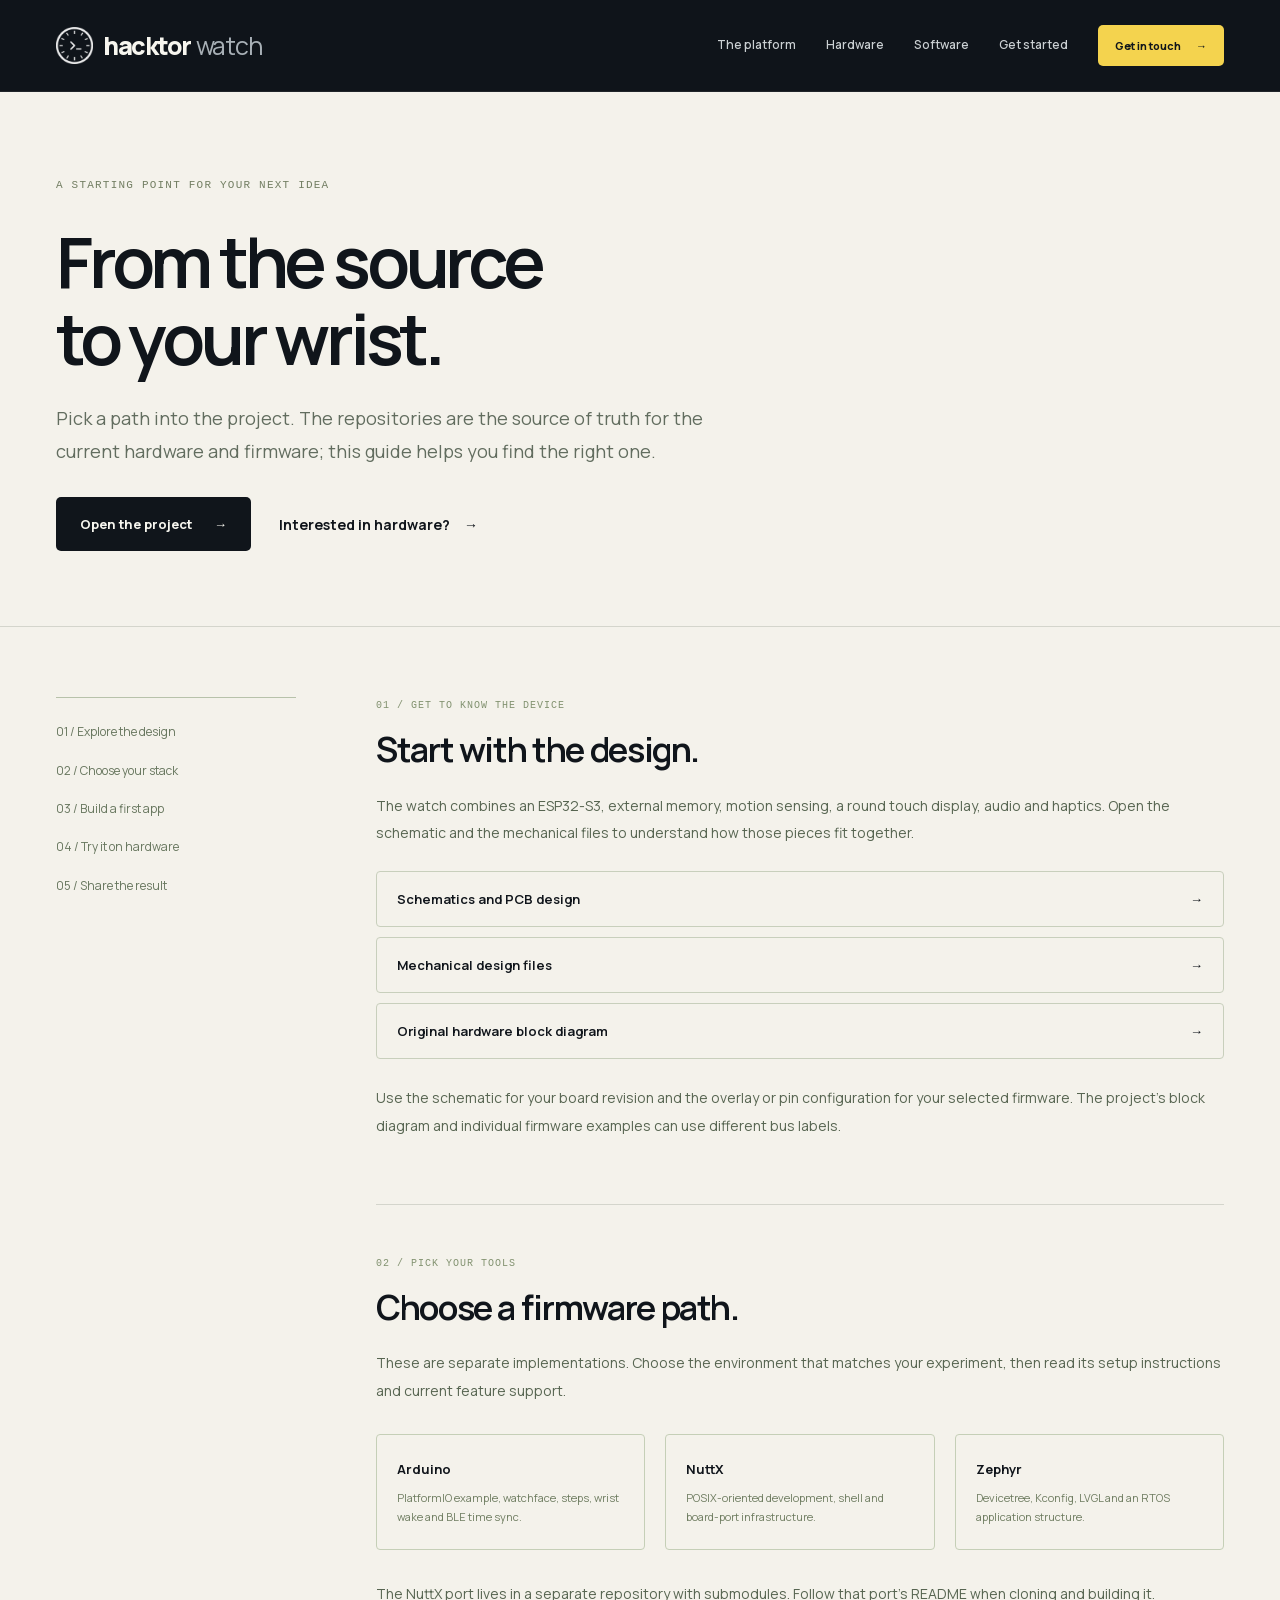
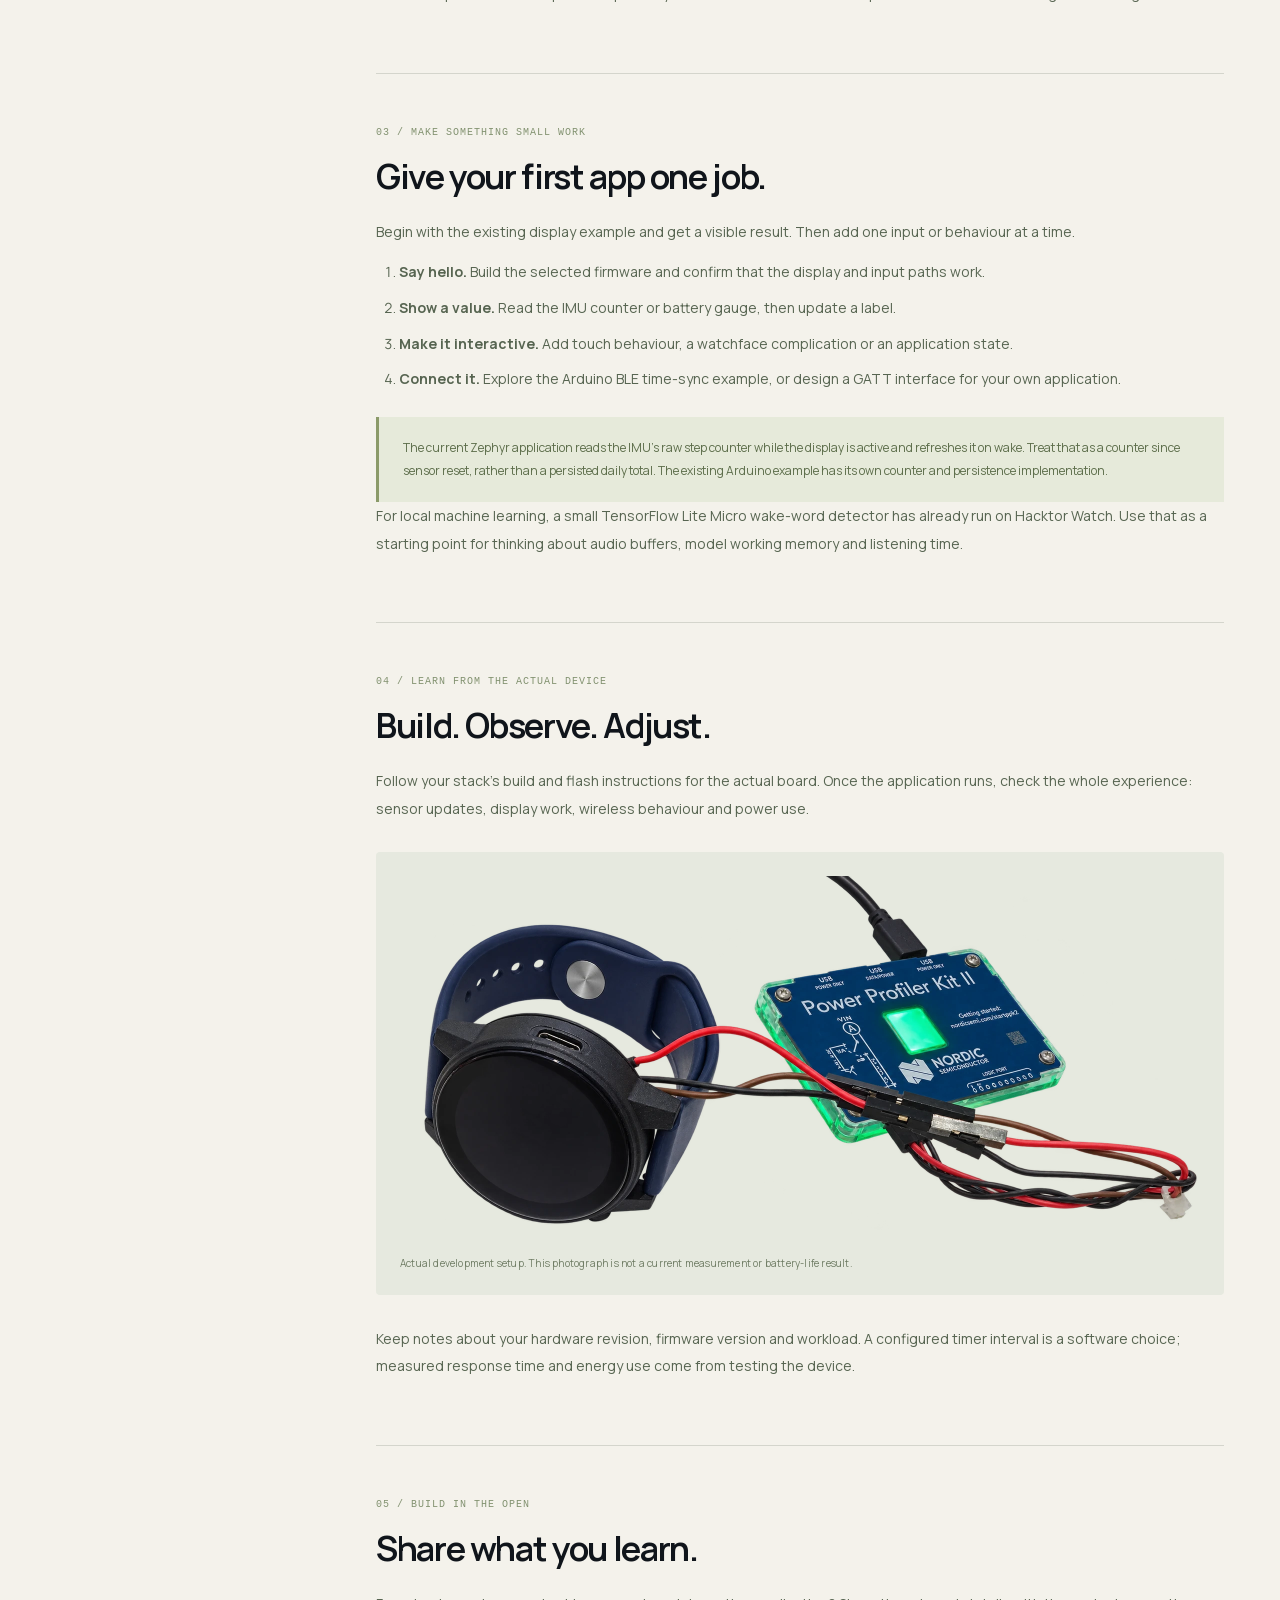
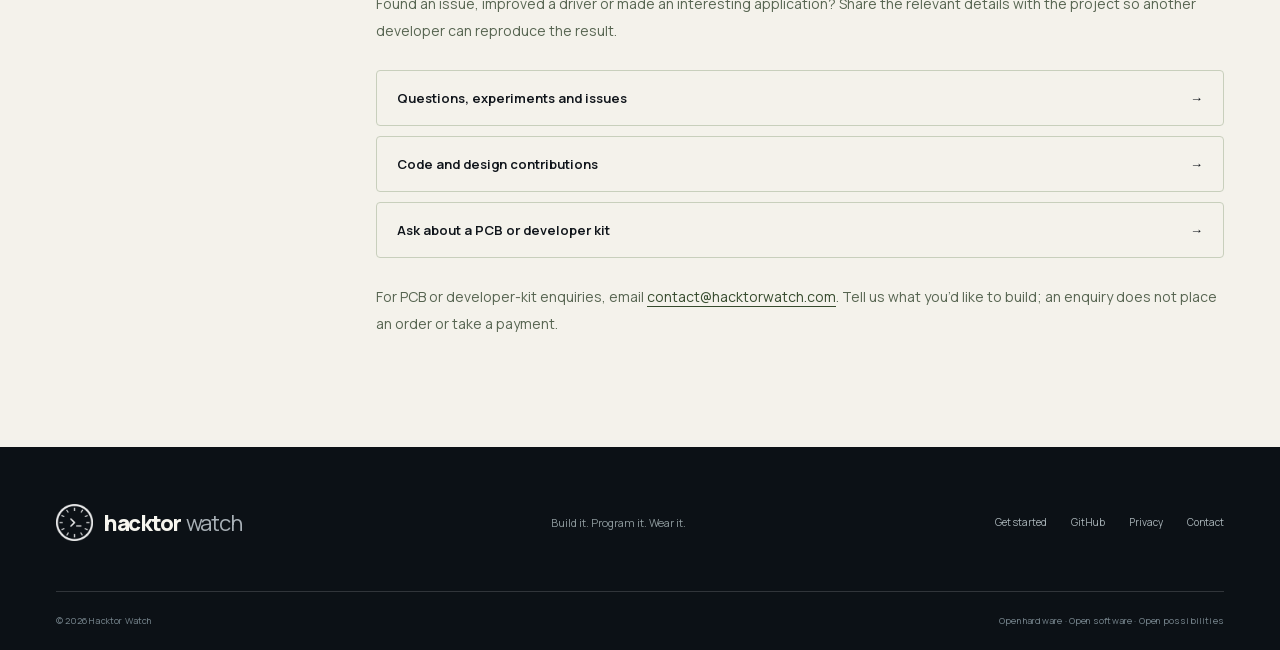
==== commit 55ac4316: "Add files via upload" ====
--- a/getting-started.html
+++ b/getting-started.html
@@ -1,21 +1,23 @@
 <!doctype html>
 <html lang="en" class="no-js">
-<head><meta charset="utf-8"><meta name="viewport" content="width=device-width, initial-scale=1"><meta name="theme-color" content="#10151b"><title>Start building — Hacktor Watch</title><meta name="description" content="Find your way into Hacktor Watch: explore the designs, choose a firmware stack, build an application and start experimenting."><link rel="icon" href="assets/favicon.svg" type="image/svg+xml"><link rel="stylesheet" href="styles.css"><script src="site-config.js" defer></script><script src="app.js" defer></script></head>
+<head><meta charset="utf-8"><meta name="viewport" content="width=device-width, initial-scale=1"><meta name="theme-color" content="#10151b"><title>Start building — Hacktor Watch</title><meta name="description" content="Find your way into Hacktor Watch: explore the designs, choose a firmware stack, build an application and start experimenting."><link rel="icon" href="assets/favicon.svg" type="image/svg+xml"><link rel="stylesheet" href="styles.css"><script src="site-config.js" defer></script><script src="app.js" defer></script><link rel="canonical" href="https://hacktorwatch.github.io/getting-started.html">
+<meta property="og:url" content="https://hacktorwatch.github.io/getting-started.html">
+</head>
 <body>
 <a class="skip-link" href="#main">Skip to content</a>
-<header class="site-header" data-header><a class="brand" href="index.html" aria-label="Hacktor Watch home"><img src="assets/logos/hacktor-mark.png" width="38" height="38" alt=""><span>hacktor<span class="brand-watch">watch</span></span></a><button class="menu-toggle" type="button" aria-expanded="false" aria-controls="primary-nav" aria-label="Open navigation" data-menu-toggle><span></span><span></span></button><nav class="primary-nav" id="primary-nav" aria-label="Main navigation"><a href="index.html#platform">The platform</a><a href="index.html#hardware">Hardware</a><a href="index.html#software">Software</a><a href="getting-started.html" aria-current="page">Get started</a><a class="button button-small button-yellow" href="index.html#devkit">Join the devkit list <span aria-hidden="true">→</span></a></nav></header>
+<header class="site-header" data-header><a class="brand" href="index.html" aria-label="Hacktor Watch home"><img src="assets/logos/hacktor-mark.png" width="38" height="38" alt=""><span>hacktor<span class="brand-watch">watch</span></span></a><button class="menu-toggle" type="button" aria-expanded="false" aria-controls="primary-nav" aria-label="Open navigation" data-menu-toggle><span></span><span></span></button><nav class="primary-nav" id="primary-nav" aria-label="Main navigation"><a href="index.html#platform">The platform</a><a href="index.html#hardware">Hardware</a><a href="index.html#software">Software</a><a href="getting-started.html" aria-current="page">Get started</a><a class="button button-small button-yellow" href="index.html#contact">Get in touch <span aria-hidden="true">→</span></a></nav></header>
 <main id="main" class="page-main">
-  <section class="page-hero"><div class="container"><p class="eyebrow">A STARTING POINT FOR YOUR NEXT IDEA</p><h1>From the source<br>to your wrist.</h1><p>Pick a path into the project. The repositories are the source of truth for the current hardware and firmware; this guide helps you find the right one.</p><div class="button-row"><a class="button button-dark" href="https://github.com/hacktorwatch/Hacktor-Watch-2.0">Open the project <span aria-hidden="true">→</span></a><a class="text-link" href="index.html#devkit">Interested in hardware? <span aria-hidden="true">→</span></a></div></div></section>
+  <section class="page-hero"><div class="container"><p class="eyebrow">A STARTING POINT FOR YOUR NEXT IDEA</p><h1>From the source<br>to your wrist.</h1><p>Pick a path into the project. The repositories are the source of truth for the current hardware and firmware; this guide helps you find the right one.</p><div class="button-row"><a class="button button-dark" href="https://github.com/hacktorwatch/Hacktor-Watch-2.0">Open the project <span aria-hidden="true">→</span></a><a class="text-link" href="index.html#contact">Interested in hardware? <span aria-hidden="true">→</span></a></div></div></section>
   <div class="container reading-layout"><nav class="page-toc" aria-label="On this page"><a href="#explore">01 / Explore the design</a><a href="#choose">02 / Choose your stack</a><a href="#first-app">03 / Build a first app</a><a href="#measure">04 / Try it on hardware</a><a href="#contribute">05 / Share the result</a></nav>
     <div class="reading-content">
       <section id="explore"><span class="guide-step">01 / GET TO KNOW THE DEVICE</span><h2>Start with the design.</h2><p>The watch combines an ESP32-S3, external memory, motion sensing, a round touch display, audio and haptics. Open the schematic and the mechanical files to understand how those pieces fit together.</p><div class="guide-links"><a href="https://github.com/hacktorwatch/Hacktor-Watch-2.0/tree/main/Hardware">Schematics and PCB design <span aria-hidden="true">→</span></a><a href="https://github.com/hacktorwatch/Hacktor-Watch-2.0/tree/main/Mechanical">Mechanical design files <span aria-hidden="true">→</span></a><a href="assets/hardware-diagram.svg">Original hardware block diagram <span aria-hidden="true">→</span></a></div><p>Use the schematic for your board revision and the overlay or pin configuration for your selected firmware. The project’s block diagram and individual firmware examples can use different bus labels.</p></section>
       <section id="choose"><span class="guide-step">02 / PICK YOUR TOOLS</span><h2>Choose a firmware path.</h2><p>These are separate implementations. Choose the environment that matches your experiment, then read its setup instructions and current feature support.</p><div class="guide-grid"><a href="https://github.com/hacktorwatch/Hacktor-Watch-2.0/tree/main/Software/Arduino">Arduino<span>PlatformIO example, watchface, steps, wrist wake and BLE time sync.</span></a><a href="https://github.com/radupascale/hectorwatch-nuttx">NuttX<span>POSIX-oriented development, shell and board-port infrastructure.</span></a><a href="https://github.com/hacktorwatch/Hacktor-Watch-2.0/tree/main/Software/Zephyr">Zephyr<span>Devicetree, Kconfig, LVGL and an RTOS application structure.</span></a></div><p>The NuttX port lives in a separate repository with submodules. Follow that port’s README when cloning and building it.</p></section>
       <section id="first-app"><span class="guide-step">03 / MAKE SOMETHING SMALL WORK</span><h2>Give your first app one job.</h2><p>Begin with the existing display example and get a visible result. Then add one input or behaviour at a time.</p><ol><li><strong>Say hello.</strong> Build the selected firmware and confirm that the display and input paths work.</li><li><strong>Show a value.</strong> Read the IMU counter or battery gauge, then update a label.</li><li><strong>Make it interactive.</strong> Add touch behaviour, a watchface complication or an application state.</li><li><strong>Connect it.</strong> Explore the Arduino BLE time-sync example, or design a GATT interface for your own application.</li></ol><div class="guide-note">The current Zephyr application reads the IMU’s raw step counter while the display is active and refreshes it on wake. Treat that as a counter since sensor reset, rather than a persisted daily total. The existing Arduino example has its own counter and persistence implementation.</div><p>For local machine learning, a small TensorFlow Lite Micro wake-word detector has already run on Hacktor Watch. Use that as a starting point for thinking about audio buffers, model working memory and listening time.</p></section>
       <section id="measure"><span class="guide-step">04 / LEARN FROM THE ACTUAL DEVICE</span><h2>Build. Observe. Adjust.</h2><p>Follow your stack’s build and flash instructions for the actual board. Once the application runs, check the whole experience: sensor updates, display work, wireless behaviour and power use.</p><figure class="guide-photo"><img src="assets/lab.webp" width="1600" height="722" alt="Hacktor Watch beside the Power Profiler Kit used for development" loading="lazy"><figcaption>Actual development setup. This photograph is not a current measurement or battery-life result.</figcaption></figure><p>Keep notes about your hardware revision, firmware version and workload. A configured timer interval is a software choice; measured response time and energy use come from testing the device.</p></section>
-      <section id="contribute"><span class="guide-step">05 / BUILD IN THE OPEN</span><h2>Share what you learn.</h2><p>Found an issue, improved a driver or made an interesting application? Share the relevant details with the project so another developer can reproduce the result.</p><div class="guide-links"><a href="https://github.com/hacktorwatch/Hacktor-Watch-2.0/issues">Questions, experiments and issues <span aria-hidden="true">→</span></a><a href="https://github.com/hacktorwatch/Hacktor-Watch-2.0/pulls">Code and design contributions <span aria-hidden="true">→</span></a><a href="index.html#devkit">Follow PCB / developer-kit availability <span aria-hidden="true">→</span></a></div><p>The current interest list is for future developer-kit and PCB availability. It does not place an order or take a payment.</p></section>
+      <section id="contribute"><span class="guide-step">05 / BUILD IN THE OPEN</span><h2>Share what you learn.</h2><p>Found an issue, improved a driver or made an interesting application? Share the relevant details with the project so another developer can reproduce the result.</p><div class="guide-links"><a href="https://github.com/hacktorwatch/Hacktor-Watch-2.0/issues">Questions, experiments and issues <span aria-hidden="true">→</span></a><a href="https://github.com/hacktorwatch/Hacktor-Watch-2.0/pulls">Code and design contributions <span aria-hidden="true">→</span></a><a href="index.html#contact">Ask about a PCB or developer kit <span aria-hidden="true">→</span></a></div><p>For PCB or developer-kit enquiries, email <a href="mailto:contact@hacktorwatch.com">contact@hacktorwatch.com</a>. Tell us what you’d like to build; an enquiry does not place an order or take a payment.</p></section>
     </div>
   </div>
 </main>
-<footer class="site-footer"><div class="container footer-top"><a class="brand" href="index.html"><img src="assets/logos/hacktor-mark.png" width="38" height="38" alt=""><span>hacktor<span class="brand-watch">watch</span></span></a><p>Build it. Program it. Wear it.</p><div class="footer-links"><a href="getting-started.html">Get started</a><a href="https://github.com/hacktorwatch">GitHub</a><a href="privacy.html">Privacy</a><a href="index.html#devkit">Devkit interest</a></div></div><div class="container footer-bottom"><span>© 2026 Hacktor Watch</span><span>Open hardware · Open software · Open possibilities</span></div></footer>
+<footer class="site-footer"><div class="container footer-top"><a class="brand" href="index.html"><img src="assets/logos/hacktor-mark.png" width="38" height="38" alt=""><span>hacktor<span class="brand-watch">watch</span></span></a><p>Build it. Program it. Wear it.</p><div class="footer-links"><a href="getting-started.html">Get started</a><a href="https://github.com/hacktorwatch">GitHub</a><a href="privacy.html">Privacy</a><a href="index.html#contact">Contact</a></div></div><div class="container footer-bottom"><span>© 2026 Hacktor Watch</span><span>Open hardware · Open software · Open possibilities</span></div></footer>
 </body>
 </html>
--- a/styles.css
+++ b/styles.css
@@ -15,7 +15,7 @@
 button:disabled{cursor:not-allowed}
 ::selection{background:var(--yellow);color:var(--ink)}
 :focus-visible{outline:3px solid var(--yellow);outline-offset:5px}
-.light-section :focus-visible,.interest-card :focus-visible{outline-color:#796817}
+.light-section :focus-visible,
 [hidden]{display:none!important}
 .icon-definitions{position:absolute;width:0;height:0;overflow:hidden}
 .icon{width:21px;height:21px;flex-shrink:0;fill:none;stroke:currentColor;stroke-width:1.6;stroke-linecap:round;stroke-linejoin:round;vertical-align:middle}
@@ -180,39 +180,34 @@
 .project-credit{display:flex;justify-content:space-between;align-items:center;gap:30px;margin-top:48px}
 .project-credit>p{font-size:12px;color:#737d71;line-height:1.9}
 .project-credit .text-link{font-size:12px}
-.devkit{overflow:hidden}
-.devkit-grid{display:grid;grid-template-columns:1fr 1fr;gap:125px;align-items:start}
-.devkit h2{font-size:clamp(54px,5.7vw,82px);line-height:1.06;letter-spacing:-.055em}
-.devkit h2>span{color:var(--yellow)}
-.devkit-copy .large-copy{font-size:21px;margin-top:30px;max-width:430px}
-.devkit-copy>p:not(.eyebrow):not(.large-copy){font-size:14px;color:#aab6bd;line-height:1.9;margin-top:18px;max-width:385px}
-.devkit-board{width:205px;max-height:390px;object-fit:contain;margin:36px auto -18px;transform:rotate(-9deg);filter:drop-shadow(0 18px 30px #0004)}
-.interest-card{padding:38px 38px 30px;background:var(--paper);color:var(--ink);border-radius:6px}
-.form-eyebrow{font:9px/1.6 var(--mono);letter-spacing:.12em;color:#79846c}
-.interest-card h3{font-size:31px;line-height:1.2;margin-top:12px}
-.interest-card>p{font-size:12px;color:#6b756a;margin-top:13px;line-height:1.9}
-.interest-card form{margin-top:27px}
-form>label,.form-optional-fields label{display:block;font-size:11px;font-weight:650;margin-bottom:8px}
-form>input,form>select,.form-optional-fields input,.form-optional-fields textarea{display:block;width:100%;border:1px solid #c8cec2;background:#fffef9;color:var(--ink);border-radius:4px;padding:13px 12px;font-size:12px;line-height:1.5;min-height:46px;transition:border-color .2s}
-form>input:hover,form>select:hover,.form-optional-fields input:hover,.form-optional-fields textarea:hover{border-color:#7d8875}
-form>input,form>select{margin-bottom:21px}
-form>select{padding-right:24px}
-.form-optional-fields{display:grid;gap:18px;margin:0 0 23px}
-.optional{font-weight:400;font-size:9px;color:#7f8b77;margin-left:5px}
-.form-optional-fields textarea{resize:vertical;min-height:82px;max-height:300px}
-.checkbox-label{display:flex!important;align-items:flex-start;gap:10px;font-size:10px!important;font-weight:400!important;line-height:1.8;color:#626e5b;margin-top:4px;margin-bottom:22px!important;cursor:pointer}
-.checkbox-label input{width:15px;height:15px;accent-color:#717e4a;flex-shrink:0;margin:3px 0 0}
-.checkbox-label a{color:#334333;text-decoration:underline;text-underline-offset:2px}
-.interest-submit{width:100%;font-size:12px}
-.interest-submit:disabled{background:#d9dccb;color:#5f6b55;transform:none}
-.form-status{font-size:10px;line-height:1.8;color:#6b7662;margin-top:15px;min-height:35px}
-form>.form-status:first-child{margin:0 0 22px;padding:13px 15px;background:#e3e7d8;border-left:2px solid #87966d;min-height:0}
-input:disabled,select:disabled,textarea:disabled{opacity:.65;cursor:not-allowed}
-[data-interest-state=error] .form-status{color:#a3311c}
-[data-interest-state=success] .form-status{color:#2a663c}
-.form-github{display:flex;align-items:center;justify-content:center;gap:9px;font-size:10px;margin-top:18px;padding-top:19px;border-top:1px solid #d7dccc;color:#5b6b53}
-.form-github .icon{width:15px;height:15px}
-.honeypot{position:absolute!important;width:1px;height:1px;overflow:hidden;clip-path:inset(50%);white-space:nowrap}
+.contact-section{overflow:hidden}
+.contact-grid{display:grid;grid-template-columns:1fr 1fr;gap:125px;align-items:start}
+.contact-section h2{font-size:clamp(54px,5.7vw,82px);line-height:1.06;letter-spacing:-.055em}
+.contact-section h2>span{color:var(--yellow)}
+.contact-copy .large-copy{font-size:21px;margin-top:30px;max-width:430px}
+.contact-copy>p:not(.eyebrow):not(.large-copy){font-size:14px;color:#aab6bd;line-height:1.9;margin-top:18px;max-width:385px}
+.contact-board{width:205px;max-height:390px;object-fit:contain;margin:36px auto -18px;transform:rotate(-9deg);filter:drop-shadow(0 18px 30px #0004)}
+/* Direct email contact keeps the existing product composition. */
+.contact-grid{align-items:center}
+.contact-card{min-width:0;padding:46px 40px 32px;background:var(--paper);color:var(--ink);border-radius:6px}
+.contact-card>.small-label{font-size:9px;color:#69785b}
+.contact-card h3{font-size:38px;line-height:1.15;margin-top:17px}
+.contact-card>p:not(.copy-status):not(.contact-privacy){font-size:14px;color:#606e58;line-height:1.9;margin-top:22px;max-width:440px}
+.contact-email-link{display:block;font-size:clamp(22px,2.1vw,29px);font-weight:700;letter-spacing:-.045em;line-height:1.5;margin-top:31px;color:#233922;text-decoration:underline;text-decoration-color:#b6c5a0;text-underline-offset:7px;text-decoration-thickness:1px;overflow-wrap:anywhere}
+.contact-email-link:hover{color:#52683d}
+.contact-actions{display:flex;flex-wrap:wrap;gap:12px;margin-top:31px}
+.contact-actions .button{font-size:12px;gap:17px}
+.button-copy{border-color:#bcc8ac;background:transparent;color:#32442b}
+.button-copy:hover{background:#e1e7d6;border-color:#6d8056}
+.button-copy:disabled{cursor:wait;opacity:.7;transform:none}
+.copy-status{font-size:11px;line-height:1.8;color:#65785a;margin-top:17px;min-height:40px}
+.copy-status[data-copy-state=success]{color:#315b36}
+.copy-status[data-copy-state=error]{color:#6c5938}
+.contact-github{display:flex;align-items:center;gap:9px;margin-top:22px;padding-top:23px;border-top:1px solid #cfd8c3;font-size:11px;color:#4e6640}
+.contact-github .icon{width:16px;height:16px}
+.contact-privacy{font-size:10px;color:#6c7b62;line-height:1.8;margin-top:22px}
+.contact-privacy a{text-decoration:underline;text-underline-offset:3px}
+.no-js [data-copy-email]{display:none}
 .faq-grid{display:grid;grid-template-columns:.8fr 1.2fr;gap:90px}
 .faq h2{font-size:48px}
 .faq-list details{border-top:1px solid var(--dark-line)}
@@ -280,8 +275,13 @@
 .error-page .button-row{margin-top:35px}
 @keyframes watch-float{0%,100%{transform:translateY(0) rotate(-.4deg)}50%{transform:translateY(-12px) rotate(.4deg)}}
 @media(min-width:1600px){.hero-grid{min-height:800px}.hero h1{font-size:120px}.hero-art picture{max-width:550px}.hero-art{min-height:700px}.hero-watch{max-height:700px}}
-@media(max-width:1200px){.container{width:calc(100% - 80px)}.site-header{padding-inline:40px}.primary-nav{gap:22px}.brand{font-size:22px}.hero-grid{gap:10px;min-height:690px}.hero h1{font-size:8.3vw}.hero-art{min-height:600px}.hero-art picture{width:98%}.hero-coordinate-bottom{right:0;font-size:8px}.story-grid,.mechanics-grid{gap:70px}.hardware-explorer{gap:65px}.board-rings{width:380px;height:380px}.board-rings::before{height:440px}.board-rings::after{width:440px}.hardware-visual>img{height:540px}.hardware-visual{min-height:565px}.software-tabs button{padding:18px;grid-template-columns:65px 1fr;gap:12px}.software-tabs button>img{width:62px}.software-panel{gap:60px}.code-window pre{font-size:11px;padding:30px 24px}.devkit-grid{gap:80px}.interest-card{padding:32px}.footer-top{gap:25px}.footer-links{gap:18px}.footer-top>p{display:none}}
-@media(max-width:980px){.container{width:calc(100% - 64px)}.site-header{padding:18px 32px;min-height:78px}.primary-nav{gap:16px}.primary-nav>a:not(.button){font-size:11px}.primary-nav .button{font-size:10px;padding:10px 12px;gap:8px}.nav-github{display:none}.hero-grid{min-height:640px}.hero h1{font-size:8.8vw}.hero .eyebrow{font-size:8px;letter-spacing:.06em}.hero-art{min-height:530px}.hero-orbits{width:620px}.hero-copy{padding-top:10px}.hero-description{font-size:15px;max-width:350px}.hero .button-row{gap:20px}.hero .button{font-size:11px;padding:14px 17px;gap:15px}.hero-explore{font-size:10px}.hero-note{font-size:8px}.hero-coordinate-top{top:0;font-size:8px}.spec-value{font-size:17px}.spec-strip>div,.spec-strip>a{padding-inline:18px}.spec-label{font-size:9px}.section-space{padding-block:95px}.story-grid,.mechanics-grid{gap:50px}.wrist-figure>img{height:480px}.story-copy h2{font-size:49px}.large-copy{font-size:19px}.story-copy>p:not(.eyebrow):not(.large-copy){font-size:13px}.section-heading{gap:40px}.section-heading>p{font-size:12px}.hardware-explorer{gap:45px}.hardware-panel h3{font-size:34px}.hardware-panel>.component-lead{font-size:16px}.hardware-panel>p:not(.component-index):not(.component-lead){font-size:12px}.component-facts>div{grid-template-columns:103px 1fr;font-size:10px;gap:12px}.hardware-visual>img{height:480px;max-width:95%}.hardware-visual{min-height:540px}.board-rings{width:310px;height:310px}.board-rings::before{height:370px}.board-rings::after{width:370px}.subsystem-tabs{gap:7px;margin-bottom:27px}.subsystem-tabs button{padding:7px 10px;font-size:10px}.mechanics-grid{gap:65px}.exploded-figure>a{min-height:450px}.exploded-figure img{max-height:450px}.mechanics-copy>p:not(.eyebrow):not(.large-copy){font-size:13px}.software-tabs button{grid-template-columns:1fr;text-align:center;justify-items:center}.software-tabs button>img{grid-row:auto;object-position:center;margin-bottom:10px}.software-tabs .stack-role{font-size:9px}.software-panel{gap:45px}.stack-copy h3{font-size:30px}.stack-copy>p{font-size:12px}.code-window pre{font-size:10px;padding:28px 20px}.lab-grid{gap:50px;grid-template-columns:.9fr 1.1fr}.lab-grid>div>p:not(.eyebrow){font-size:12px}.lab h2{font-size:43px}.devkit-grid{gap:50px}.devkit h2{font-size:64px}.devkit-copy>.eyebrow{font-size:9px}.devkit-copy>.large-copy{font-size:18px}.devkit-copy>p:not(.eyebrow):not(.large-copy){font-size:12px}.interest-card{padding:27px}.interest-card h3{font-size:27px}.faq-grid{gap:55px;grid-template-columns:.75fr 1.25fr}.faq h2{font-size:38px}.reading-layout{grid-template-columns:190px 1fr;gap:45px}.guide-grid{gap:10px}.guide-grid a{padding:18px 14px}}
-@media(max-width:760px){html{scroll-padding-top:85px}.container{width:calc(100% - 44px)}.site-header{min-height:74px;padding:18px 22px}.brand{font-size:23px}.brand>img{width:31px;height:31px}.js .menu-toggle{display:block}.js .primary-nav{display:none;position:absolute;top:74px;left:0;right:0;padding:22px;background:#111820;border-bottom:1px solid #ffffff20;box-shadow:0 22px 30px #0003;flex-direction:column;align-items:stretch;gap:0}.js .primary-nav.is-open{display:flex}.primary-nav>a:not(.button){padding:13px 2px;font-size:14px}.primary-nav .button{margin-top:15px;font-size:12px;padding:16px}.nav-github{display:none}.menu-toggle[aria-expanded=true] span:first-child{transform:translateY(3.5px) rotate(45deg)}.menu-toggle[aria-expanded=true] span:last-child{transform:translateY(-3.5px) rotate(-45deg)}.no-js .site-header{flex-wrap:wrap}.no-js .primary-nav{flex-wrap:wrap;gap:10px 20px}.no-js .primary-nav>a{font-size:11px!important;padding:4px!important}.hero-grid{display:flex;flex-direction:column;gap:0;min-height:auto;padding-top:43px;padding-bottom:25px}.hero-copy{align-self:stretch;padding-top:0}.hero .eyebrow{font-size:8px;gap:8px;margin-bottom:26px;letter-spacing:.08em}.hero h1{font-size:clamp(61px,13.3vw,99px);line-height:1.02;letter-spacing:-.065em}.hero-description{max-width:425px;font-size:15px;line-height:1.8;margin-top:23px}.hero .button-row{gap:24px;margin-top:24px}.hero .button{font-size:11px;min-height:48px;padding:14px 18px}.hero-explore{font-size:10px}.hero-note{font-size:8px;margin-top:17px}.hero-art{width:100%;min-height:0;aspect-ratio:1/1.15;margin:30px 0 0;max-width:510px}.hero-art picture{width:78%;max-width:385px}.hero-watch{max-height:530px}.hero-orbits{width:120%;left:50%}.hero-coordinate-top{left:8%;top:8%;font-size:7px}.hero-coordinate-bottom{font-size:7px;bottom:7%;right:2%}.spec-strip{grid-template-columns:1fr 1fr;padding-block:23px;gap:25px 20px}.spec-strip>div,.spec-strip>a{padding:0 0 0 15px;border-left:1px solid var(--line)}.spec-strip>:nth-child(odd){padding-left:0;border:0}.spec-value{font-size:18px}.spec-label{font-size:9px}.section-space{padding-block:76px}.eyebrow{font-size:9px;letter-spacing:.08em;margin-bottom:22px}.story-grid{grid-template-columns:1fr;gap:43px}.story-copy h2{font-size:clamp(45px,9vw,64px)}.story-copy .large-copy{max-width:500px;font-size:21px;margin-top:26px}.story-copy>p:not(.eyebrow):not(.large-copy){font-size:14px;max-width:560px}.story-copy .text-link{font-size:12px;margin-top:23px}.wrist-figure{width:100%;max-width:560px;padding-bottom:0}.wrist-figure>img{height:450px;object-position:50% 57%}.photo-corner{display:none}.wrist-figure figcaption{font-size:9px;margin-top:13px}.section-heading{display:block;margin-bottom:37px}.section-heading h2{font-size:clamp(37px,8vw,54px)}.section-heading>p{font-size:13px;margin-top:23px;line-height:1.8}.hardware-explorer{display:flex;flex-direction:column;gap:40px;margin-top:30px}.hardware-visual{width:100%;min-height:0;height:490px;max-width:480px}.hardware-visual>img{height:450px;max-width:88%}.board-rings{width:310px;height:310px}.hardware-controls{width:100%}.board-scale{font-size:7px}.board-label{font-size:7px;bottom:0}.subsystem-tabs{gap:8px;margin-bottom:28px}.subsystem-tabs button{font-size:11px;padding:9px 13px}.hardware-panel{min-height:348px}.hardware-panel h3{font-size:36px}.hardware-panel>.component-lead{font-size:18px}.hardware-panel>p:not(.component-index):not(.component-lead){font-size:13px;max-width:100%}.component-facts>div{font-size:11px;grid-template-columns:115px 1fr;gap:14px}.hardware-links{margin-top:25px;gap:20px}.hardware-links .text-link{font-size:11px}.fine-print{font-size:9px}.hardware-controls>.fine-print{max-width:none}.mechanics-grid{display:flex;flex-direction:column-reverse;gap:45px}.mechanics-copy{width:100%}.mechanics-copy h2{font-size:48px}.mechanics-copy .large-copy{font-size:20px;margin-top:25px}.mechanics-copy>p:not(.eyebrow):not(.large-copy){font-size:14px;max-width:550px}.mechanics-copy .text-link{font-size:12px;margin-top:24px}.mechanical-tags{margin-top:28px}.exploded-figure{width:100%;max-width:550px}.exploded-figure>a{min-height:450px}.exploded-figure img{max-height:450px}.software-tabs{gap:8px;margin-bottom:24px}.software-tabs button{padding:15px 8px 13px;min-height:140px}.software-tabs button>img{height:33px;width:57px}.software-tabs button>span:not(.stack-role){font-size:17px}.software-tabs .stack-role{font-size:8px;line-height:1.6}.software-panel{grid-template-columns:1fr;gap:34px;padding:13px 0 5px}.stack-copy h3{font-size:35px;margin-top:15px}.stack-copy>p{font-size:14px;max-width:none;margin-top:21px}.plain-feature-list{margin-block:20px 25px}.plain-feature-list li{font-size:12px}.stack-copy .button{font-size:11px}.code-window pre{font-size:11px;padding:27px 20px;line-height:2.2}.code-window-header{padding:16px 20px}.code-window-footer{font-size:8px;padding:16px 20px}.software-note{font-size:10px;line-height:1.9;margin-top:28px;padding-top:20px}.lab-grid{grid-template-columns:1fr;gap:42px}.lab h2{font-size:48px}.lab-grid>div>p:not(.eyebrow){font-size:14px;max-width:550px;margin-top:25px}.lab .text-link{font-size:12px;margin-top:22px}.lab figcaption{font-size:8px;margin-top:19px}.repo-links{grid-template-columns:1fr;gap:0}.repo-links>a{padding-block:23px;gap:21px}.repo-links strong{font-size:22px}.repo-links small{font-size:11px}.repo-index{font-size:9px}.repo-links .icon{width:19px;height:19px}.project-credit{display:block;margin-top:32px}.project-credit>p{font-size:11px}.project-credit .text-link{margin-top:22px}.devkit-grid{grid-template-columns:1fr;gap:42px}.devkit h2{font-size:66px}.devkit-copy .large-copy{font-size:20px;margin-top:25px}.devkit-copy>p:not(.eyebrow):not(.large-copy){font-size:14px;max-width:440px}.devkit-board{height:250px;width:180px;margin:25px auto 0}.interest-card{padding:30px 25px 26px}.interest-card h3{font-size:29px}.interest-card>p{font-size:12px}.interest-card form{margin-top:24px}form>label,.form-optional-fields label{font-size:12px}form>input,form>select,.form-optional-fields input,.form-optional-fields textarea{font-size:16px}.optional{font-size:10px}.checkbox-label{font-size:11px!important}.interest-submit{font-size:12px}.form-status{font-size:11px}.form-github{font-size:11px}.faq-grid{grid-template-columns:1fr;gap:32px}.faq h2{font-size:43px}.faq-list summary{font-size:13px;padding-block:20px}.faq-list details p{font-size:12px;padding-right:8px}.footer-top{flex-wrap:wrap;gap:30px;padding-bottom:35px}.footer-top .brand{font-size:23px}.footer-links{width:100%;flex-wrap:wrap;font-size:11px;gap:20px 25px}.footer-bottom{padding-block:22px;display:block;font-size:9px}.footer-bottom span{display:block}.footer-bottom span+span{margin-top:7px}.image-dialog{padding:42px 15px 22px;max-height:90svh}.dialog-image-wrap>img{max-height:65svh}.image-dialog>p{font-size:10px;padding-top:15px}.page-hero{padding:58px 0}.page-hero h1{font-size:48px}.page-hero>.container>p:not(.eyebrow){font-size:15px;margin-top:22px}.page-hero .button-row{gap:15px}.reading-layout{display:block;padding-block:35px 70px}.page-toc{position:static;display:flex;flex-wrap:wrap;gap:2px 25px;margin-bottom:45px;padding-top:12px}.page-toc a{font-size:10px;padding:8px 0}.reading-content>section{padding-bottom:38px;margin-bottom:36px}.reading-content h2{font-size:30px}.reading-content h3{font-size:23px}.reading-content p,.reading-content ul,.reading-content ol{font-size:13px}.guide-grid{grid-template-columns:1fr;gap:12px}.guide-grid a{font-size:14px;padding:20px}.guide-grid a>span{font-size:12px}.guide-links a{font-size:12px;padding:14px}.guide-note{font-size:11px;padding:18px}.error-page{padding-block:80px}.error-page h1{font-size:80px}.error-page h2{font-size:35px}.error-page p{font-size:14px}}
-@media(max-width:360px){.container{width:calc(100% - 36px)}.site-header{padding-inline:18px}.hero h1{font-size:13.2vw}.hero .eyebrow{font-size:7px}.hero-description{font-size:13px}.hero .button-row{gap:19px}.hero .button{font-size:10px;gap:12px;padding-inline:15px}.hero-explore{font-size:9px}.hero-art{margin-top:25px}.spec-value{font-size:15px}.spec-label{font-size:8px}.hardware-visual{height:440px}.hardware-visual>img{height:410px}.board-rings{width:270px;height:270px}.board-rings::before{height:330px}.board-rings::after{width:330px}.component-facts>div{font-size:10px;grid-template-columns:100px 1fr}.software-tabs button>span:not(.stack-role){font-size:15px}.software-tabs .stack-role{font-size:7px}.software-tabs button>img{width:50px}.code-window pre{font-size:9px}.interest-card{padding-inline:21px}.devkit h2{font-size:57px}}
+@media(max-width:1200px){.container{width:calc(100% - 80px)}.site-header{padding-inline:40px}.primary-nav{gap:22px}.brand{font-size:22px}.hero-grid{gap:10px;min-height:690px}.hero h1{font-size:8.3vw}.hero-art{min-height:600px}.hero-art picture{width:98%}.hero-coordinate-bottom{right:0;font-size:8px}.story-grid,.mechanics-grid{gap:70px}.hardware-explorer{gap:65px}.board-rings{width:380px;height:380px}.board-rings::before{height:440px}.board-rings::after{width:440px}.hardware-visual>img{height:540px}.hardware-visual{min-height:565px}.software-tabs button{padding:18px;grid-template-columns:65px 1fr;gap:12px}.software-tabs button>img{width:62px}.software-panel{gap:60px}.code-window pre{font-size:11px;padding:30px 24px}.contact-grid{gap:80px}.footer-top{gap:25px}.footer-links{gap:18px}.footer-top>p{display:none}}
+@media(max-width:980px){.container{width:calc(100% - 64px)}.site-header{padding:18px 32px;min-height:78px}.primary-nav{gap:16px}.primary-nav>a:not(.button){font-size:11px}.primary-nav .button{font-size:10px;padding:10px 12px;gap:8px}.nav-github{display:none}.hero-grid{min-height:640px}.hero h1{font-size:8.8vw}.hero .eyebrow{font-size:8px;letter-spacing:.06em}.hero-art{min-height:530px}.hero-orbits{width:620px}.hero-copy{padding-top:10px}.hero-description{font-size:15px;max-width:350px}.hero .button-row{gap:20px}.hero .button{font-size:11px;padding:14px 17px;gap:15px}.hero-explore{font-size:10px}.hero-note{font-size:8px}.hero-coordinate-top{top:0;font-size:8px}.spec-value{font-size:17px}.spec-strip>div,.spec-strip>a{padding-inline:18px}.spec-label{font-size:9px}.section-space{padding-block:95px}.story-grid,.mechanics-grid{gap:50px}.wrist-figure>img{height:480px}.story-copy h2{font-size:49px}.large-copy{font-size:19px}.story-copy>p:not(.eyebrow):not(.large-copy){font-size:13px}.section-heading{gap:40px}.section-heading>p{font-size:12px}.hardware-explorer{gap:45px}.hardware-panel h3{font-size:34px}.hardware-panel>.component-lead{font-size:16px}.hardware-panel>p:not(.component-index):not(.component-lead){font-size:12px}.component-facts>div{grid-template-columns:103px 1fr;font-size:10px;gap:12px}.hardware-visual>img{height:480px;max-width:95%}.hardware-visual{min-height:540px}.board-rings{width:310px;height:310px}.board-rings::before{height:370px}.board-rings::after{width:370px}.subsystem-tabs{gap:7px;margin-bottom:27px}.subsystem-tabs button{padding:7px 10px;font-size:10px}.mechanics-grid{gap:65px}.exploded-figure>a{min-height:450px}.exploded-figure img{max-height:450px}.mechanics-copy>p:not(.eyebrow):not(.large-copy){font-size:13px}.software-tabs button{grid-template-columns:1fr;text-align:center;justify-items:center}.software-tabs button>img{grid-row:auto;object-position:center;margin-bottom:10px}.software-tabs .stack-role{font-size:9px}.software-panel{gap:45px}.stack-copy h3{font-size:30px}.stack-copy>p{font-size:12px}.code-window pre{font-size:10px;padding:28px 20px}.lab-grid{gap:50px;grid-template-columns:.9fr 1.1fr}.lab-grid>div>p:not(.eyebrow){font-size:12px}.lab h2{font-size:43px}.contact-grid{gap:50px}.contact-section h2{font-size:64px}.contact-copy>.eyebrow{font-size:9px}.contact-copy>.large-copy{font-size:18px}.contact-copy>p:not(.eyebrow):not(.large-copy){font-size:12px}.faq-grid{gap:55px;grid-template-columns:.75fr 1.25fr}.faq h2{font-size:38px}.reading-layout{grid-template-columns:190px 1fr;gap:45px}.guide-grid{gap:10px}.guide-grid a{padding:18px 14px}}
+@media(max-width:760px){html{scroll-padding-top:85px}.container{width:calc(100% - 44px)}.site-header{min-height:74px;padding:18px 22px}.brand{font-size:23px}.brand>img{width:31px;height:31px}.js .menu-toggle{display:block}.js .primary-nav{display:none;position:absolute;top:74px;left:0;right:0;padding:22px;background:#111820;border-bottom:1px solid #ffffff20;box-shadow:0 22px 30px #0003;flex-direction:column;align-items:stretch;gap:0}.js .primary-nav.is-open{display:flex}.primary-nav>a:not(.button){padding:13px 2px;font-size:14px}.primary-nav .button{margin-top:15px;font-size:12px;padding:16px}.nav-github{display:none}.menu-toggle[aria-expanded=true] span:first-child{transform:translateY(3.5px) rotate(45deg)}.menu-toggle[aria-expanded=true] span:last-child{transform:translateY(-3.5px) rotate(-45deg)}.no-js .site-header{flex-wrap:wrap}.no-js .primary-nav{flex-wrap:wrap;gap:10px 20px}.no-js .primary-nav>a{font-size:11px!important;padding:4px!important}.hero-grid{display:flex;flex-direction:column;gap:0;min-height:auto;padding-top:43px;padding-bottom:25px}.hero-copy{align-self:stretch;padding-top:0}.hero .eyebrow{font-size:8px;gap:8px;margin-bottom:26px;letter-spacing:.08em}.hero h1{font-size:clamp(61px,13.3vw,99px);line-height:1.02;letter-spacing:-.065em}.hero-description{max-width:425px;font-size:15px;line-height:1.8;margin-top:23px}.hero .button-row{gap:24px;margin-top:24px}.hero .button{font-size:11px;min-height:48px;padding:14px 18px}.hero-explore{font-size:10px}.hero-note{font-size:8px;margin-top:17px}.hero-art{width:100%;min-height:0;aspect-ratio:1/1.15;margin:30px 0 0;max-width:510px}.hero-art picture{width:78%;max-width:385px}.hero-watch{max-height:530px}.hero-orbits{width:120%;left:50%}.hero-coordinate-top{left:8%;top:8%;font-size:7px}.hero-coordinate-bottom{font-size:7px;bottom:7%;right:2%}.spec-strip{grid-template-columns:1fr 1fr;padding-block:23px;gap:25px 20px}.spec-strip>div,.spec-strip>a{padding:0 0 0 15px;border-left:1px solid var(--line)}.spec-strip>:nth-child(odd){padding-left:0;border:0}.spec-value{font-size:18px}.spec-label{font-size:9px}.section-space{padding-block:76px}.eyebrow{font-size:9px;letter-spacing:.08em;margin-bottom:22px}.story-grid{grid-template-columns:1fr;gap:43px}.story-copy h2{font-size:clamp(45px,9vw,64px)}.story-copy .large-copy{max-width:500px;font-size:21px;margin-top:26px}.story-copy>p:not(.eyebrow):not(.large-copy){font-size:14px;max-width:560px}.story-copy .text-link{font-size:12px;margin-top:23px}.wrist-figure{width:100%;max-width:560px;padding-bottom:0}.wrist-figure>img{height:450px;object-position:50% 57%}.photo-corner{display:none}.wrist-figure figcaption{font-size:9px;margin-top:13px}.section-heading{display:block;margin-bottom:37px}.section-heading h2{font-size:clamp(37px,8vw,54px)}.section-heading>p{font-size:13px;margin-top:23px;line-height:1.8}.hardware-explorer{display:flex;flex-direction:column;gap:40px;margin-top:30px}.hardware-visual{width:100%;min-height:0;height:490px;max-width:480px}.hardware-visual>img{height:450px;max-width:88%}.board-rings{width:310px;height:310px}.hardware-controls{width:100%}.board-scale{font-size:7px}.board-label{font-size:7px;bottom:0}.subsystem-tabs{gap:8px;margin-bottom:28px}.subsystem-tabs button{font-size:11px;padding:9px 13px}.hardware-panel{min-height:348px}.hardware-panel h3{font-size:36px}.hardware-panel>.component-lead{font-size:18px}.hardware-panel>p:not(.component-index):not(.component-lead){font-size:13px;max-width:100%}.component-facts>div{font-size:11px;grid-template-columns:115px 1fr;gap:14px}.hardware-links{margin-top:25px;gap:20px}.hardware-links .text-link{font-size:11px}.fine-print{font-size:9px}.hardware-controls>.fine-print{max-width:none}.mechanics-grid{display:flex;flex-direction:column-reverse;gap:45px}.mechanics-copy{width:100%}.mechanics-copy h2{font-size:48px}.mechanics-copy .large-copy{font-size:20px;margin-top:25px}.mechanics-copy>p:not(.eyebrow):not(.large-copy){font-size:14px;max-width:550px}.mechanics-copy .text-link{font-size:12px;margin-top:24px}.mechanical-tags{margin-top:28px}.exploded-figure{width:100%;max-width:550px}.exploded-figure>a{min-height:450px}.exploded-figure img{max-height:450px}.software-tabs{gap:8px;margin-bottom:24px}.software-tabs button{padding:15px 8px 13px;min-height:140px}.software-tabs button>img{height:33px;width:57px}.software-tabs button>span:not(.stack-role){font-size:17px}.software-tabs .stack-role{font-size:8px;line-height:1.6}.software-panel{grid-template-columns:1fr;gap:34px;padding:13px 0 5px}.stack-copy h3{font-size:35px;margin-top:15px}.stack-copy>p{font-size:14px;max-width:none;margin-top:21px}.plain-feature-list{margin-block:20px 25px}.plain-feature-list li{font-size:12px}.stack-copy .button{font-size:11px}.code-window pre{font-size:11px;padding:27px 20px;line-height:2.2}.code-window-header{padding:16px 20px}.code-window-footer{font-size:8px;padding:16px 20px}.software-note{font-size:10px;line-height:1.9;margin-top:28px;padding-top:20px}.lab-grid{grid-template-columns:1fr;gap:42px}.lab h2{font-size:48px}.lab-grid>div>p:not(.eyebrow){font-size:14px;max-width:550px;margin-top:25px}.lab .text-link{font-size:12px;margin-top:22px}.lab figcaption{font-size:8px;margin-top:19px}.repo-links{grid-template-columns:1fr;gap:0}.repo-links>a{padding-block:23px;gap:21px}.repo-links strong{font-size:22px}.repo-links small{font-size:11px}.repo-index{font-size:9px}.repo-links .icon{width:19px;height:19px}.project-credit{display:block;margin-top:32px}.project-credit>p{font-size:11px}.project-credit .text-link{margin-top:22px}.contact-grid{grid-template-columns:1fr;gap:42px}.contact-section h2{font-size:66px}.contact-copy .large-copy{font-size:20px;margin-top:25px}.contact-copy>p:not(.eyebrow):not(.large-copy){font-size:14px;max-width:440px}.contact-board{height:250px;width:180px;margin:25px auto 0}.faq h2{font-size:43px}.faq-list summary{font-size:13px;padding-block:20px}.faq-list details p{font-size:12px;padding-right:8px}.footer-top{flex-wrap:wrap;gap:30px;padding-bottom:35px}.footer-top .brand{font-size:23px}.footer-links{width:100%;flex-wrap:wrap;font-size:11px;gap:20px 25px}.footer-bottom{padding-block:22px;display:block;font-size:9px}.footer-bottom span{display:block}.footer-bottom span+span{margin-top:7px}.image-dialog{padding:42px 15px 22px;max-height:90svh}.dialog-image-wrap>img{max-height:65svh}.image-dialog>p{font-size:10px;padding-top:15px}.page-hero{padding:58px 0}.page-hero h1{font-size:48px}.page-hero>.container>p:not(.eyebrow){font-size:15px;margin-top:22px}.page-hero .button-row{gap:15px}.reading-layout{display:block;padding-block:35px 70px}.page-toc{position:static;display:flex;flex-wrap:wrap;gap:2px 25px;margin-bottom:45px;padding-top:12px}.page-toc a{font-size:10px;padding:8px 0}.reading-content>section{padding-bottom:38px;margin-bottom:36px}.reading-content h2{font-size:30px}.reading-content h3{font-size:23px}.reading-content p,.reading-content ul,.reading-content ol{font-size:13px}.guide-grid{grid-template-columns:1fr;gap:12px}.guide-grid a{font-size:14px;padding:20px}.guide-grid a>span{font-size:12px}.guide-links a{font-size:12px;padding:14px}.guide-note{font-size:11px;padding:18px}.error-page{padding-block:80px}.error-page h1{font-size:80px}.error-page h2{font-size:35px}.error-page p{font-size:14px}}
+@media(max-width:360px){.container{width:calc(100% - 36px)}.site-header{padding-inline:18px}.hero h1{font-size:13.2vw}.hero .eyebrow{font-size:7px}.hero-description{font-size:13px}.hero .button-row{gap:19px}.hero .button{font-size:10px;gap:12px;padding-inline:15px}.hero-explore{font-size:9px}.hero-art{margin-top:25px}.spec-value{font-size:15px}.spec-label{font-size:8px}.hardware-visual{height:440px}.hardware-visual>img{height:410px}.board-rings{width:270px;height:270px}.board-rings::before{height:330px}.board-rings::after{width:330px}.component-facts>div{font-size:10px;grid-template-columns:100px 1fr}.software-tabs button>span:not(.stack-role){font-size:15px}.software-tabs .stack-role{font-size:7px}.software-tabs button>img{width:50px}.code-window pre{font-size:9px}.contact-section h2{font-size:57px}}
 @media(prefers-reduced-motion:reduce){html{scroll-behavior:auto}*,*::before,*::after{animation:none!important;transition:none!important}.js [data-reveal]{opacity:1;transform:none}}
+
+@media(max-width:1200px){.contact-card{padding:36px 30px 28px}.contact-grid{gap:75px}}
+@media(max-width:980px){.contact-card{padding:32px 26px}.contact-grid{gap:45px}.contact-card h3{font-size:33px}.contact-actions .button{font-size:11px;padding-inline:16px}}
+@media(max-width:760px){.contact-card{padding:32px 25px 27px}.contact-grid{gap:40px}.contact-card h3{font-size:34px}.contact-card>p:not(.copy-status):not(.contact-privacy){font-size:13px}.contact-email-link{font-size:clamp(16px,5.4vw,23px);margin-top:27px}.contact-actions .button{flex:1 1 auto;font-size:11px;min-height:49px}.contact-privacy{font-size:10px}.copy-status{font-size:11px}.faq-grid{grid-template-columns:1fr;gap:32px}}
+@media(max-width:360px){.contact-card{padding-inline:21px}}
